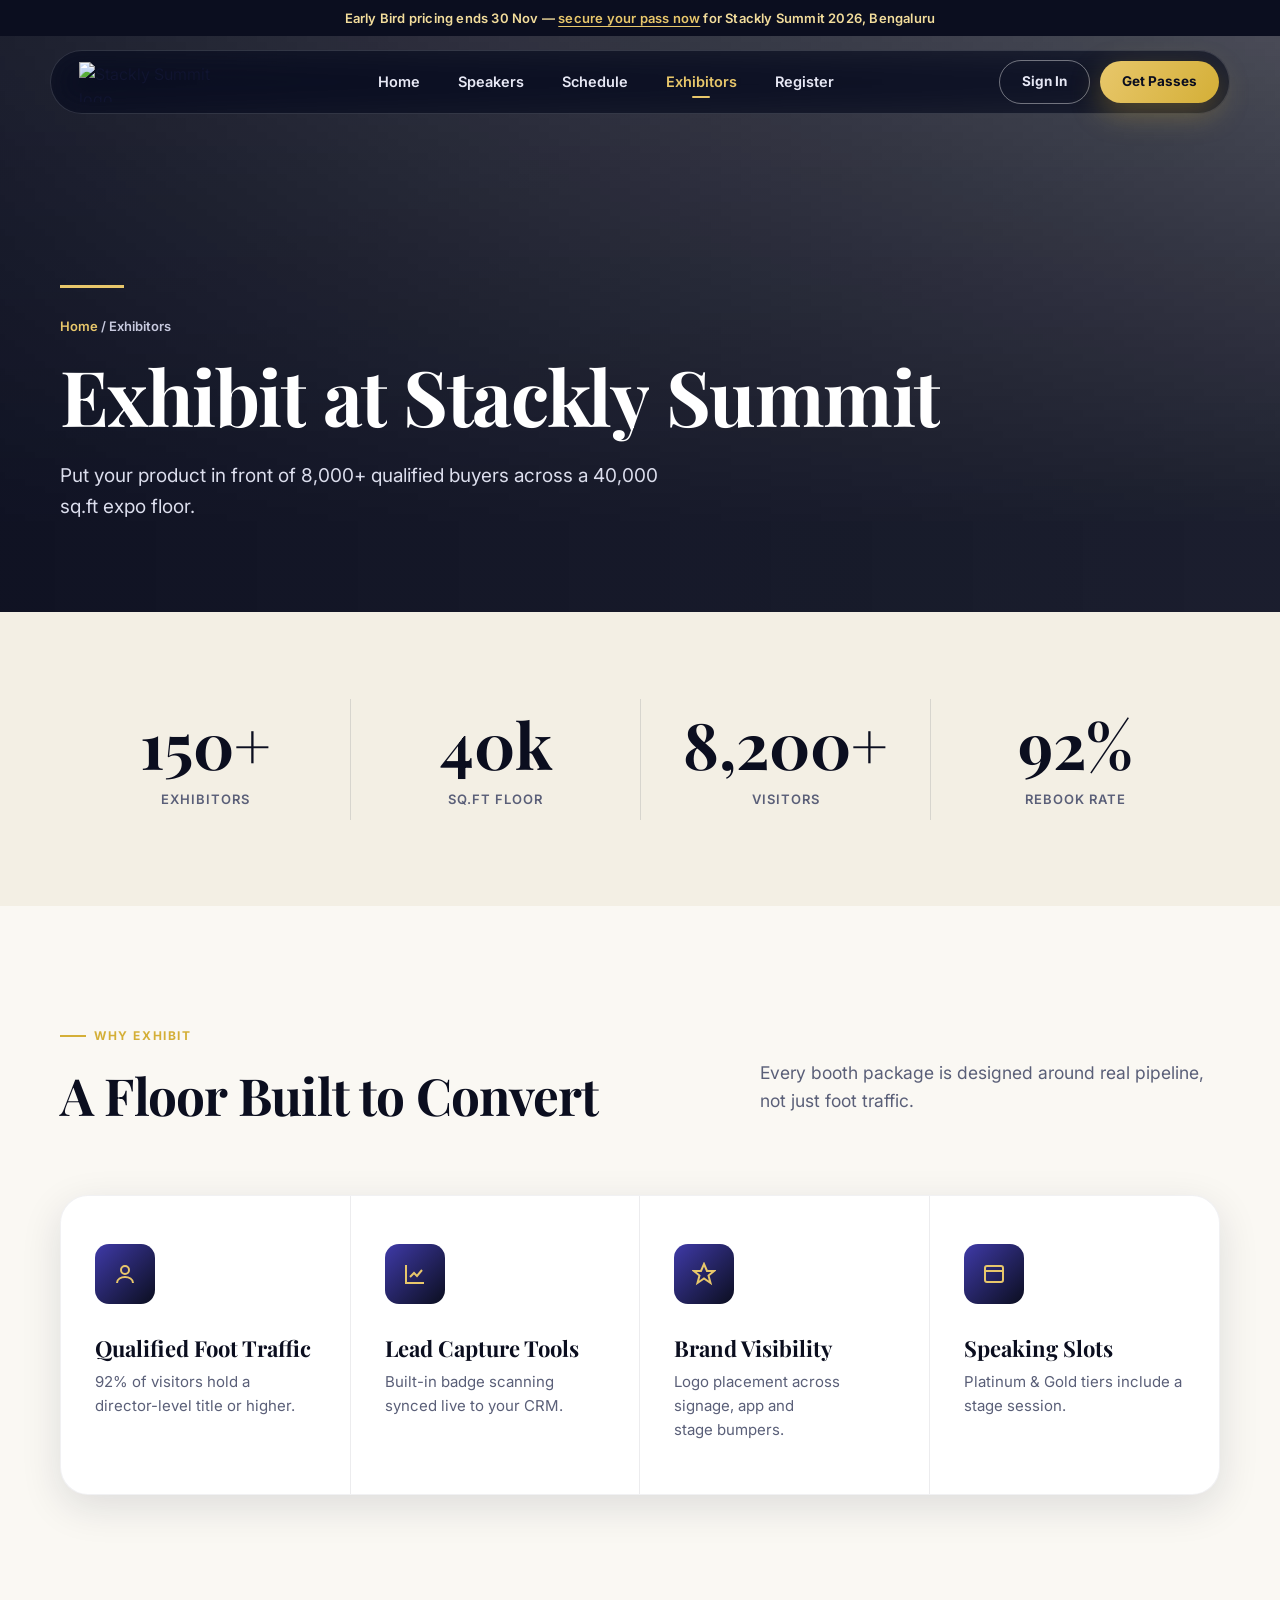
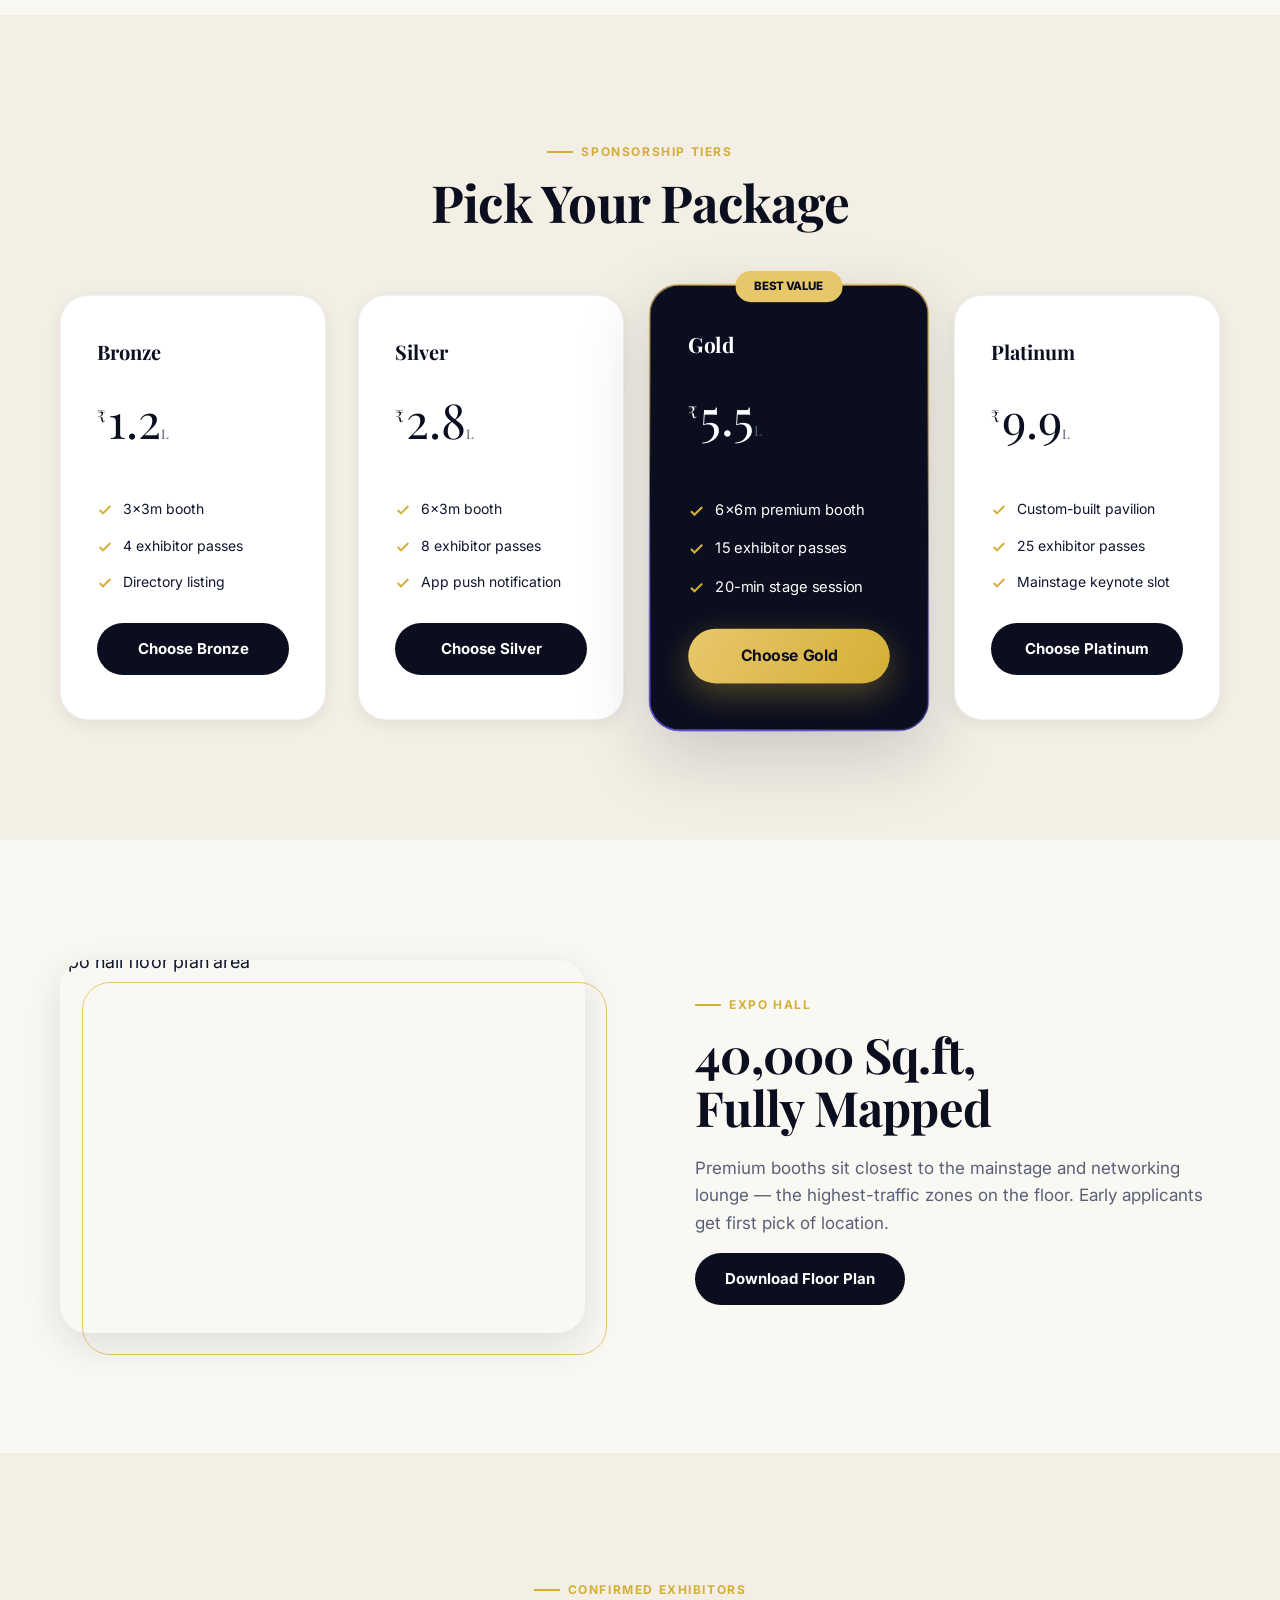
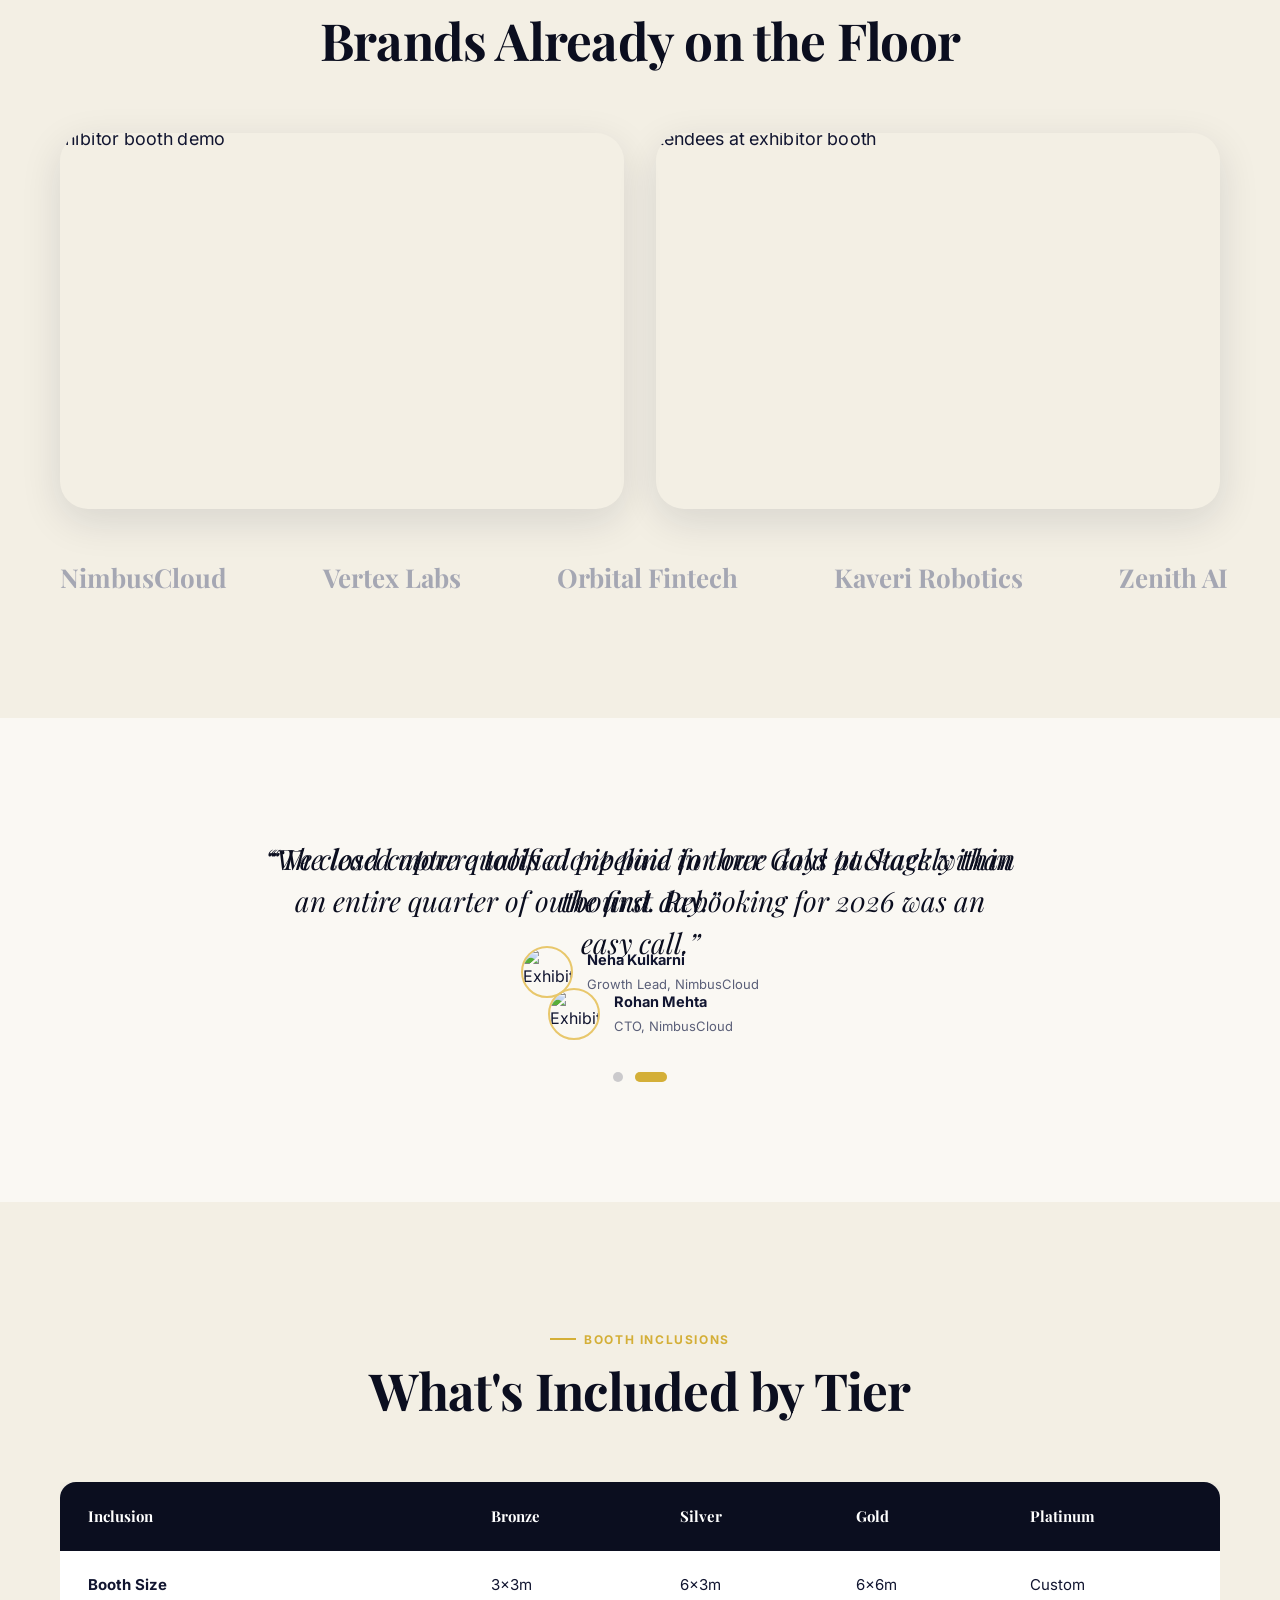
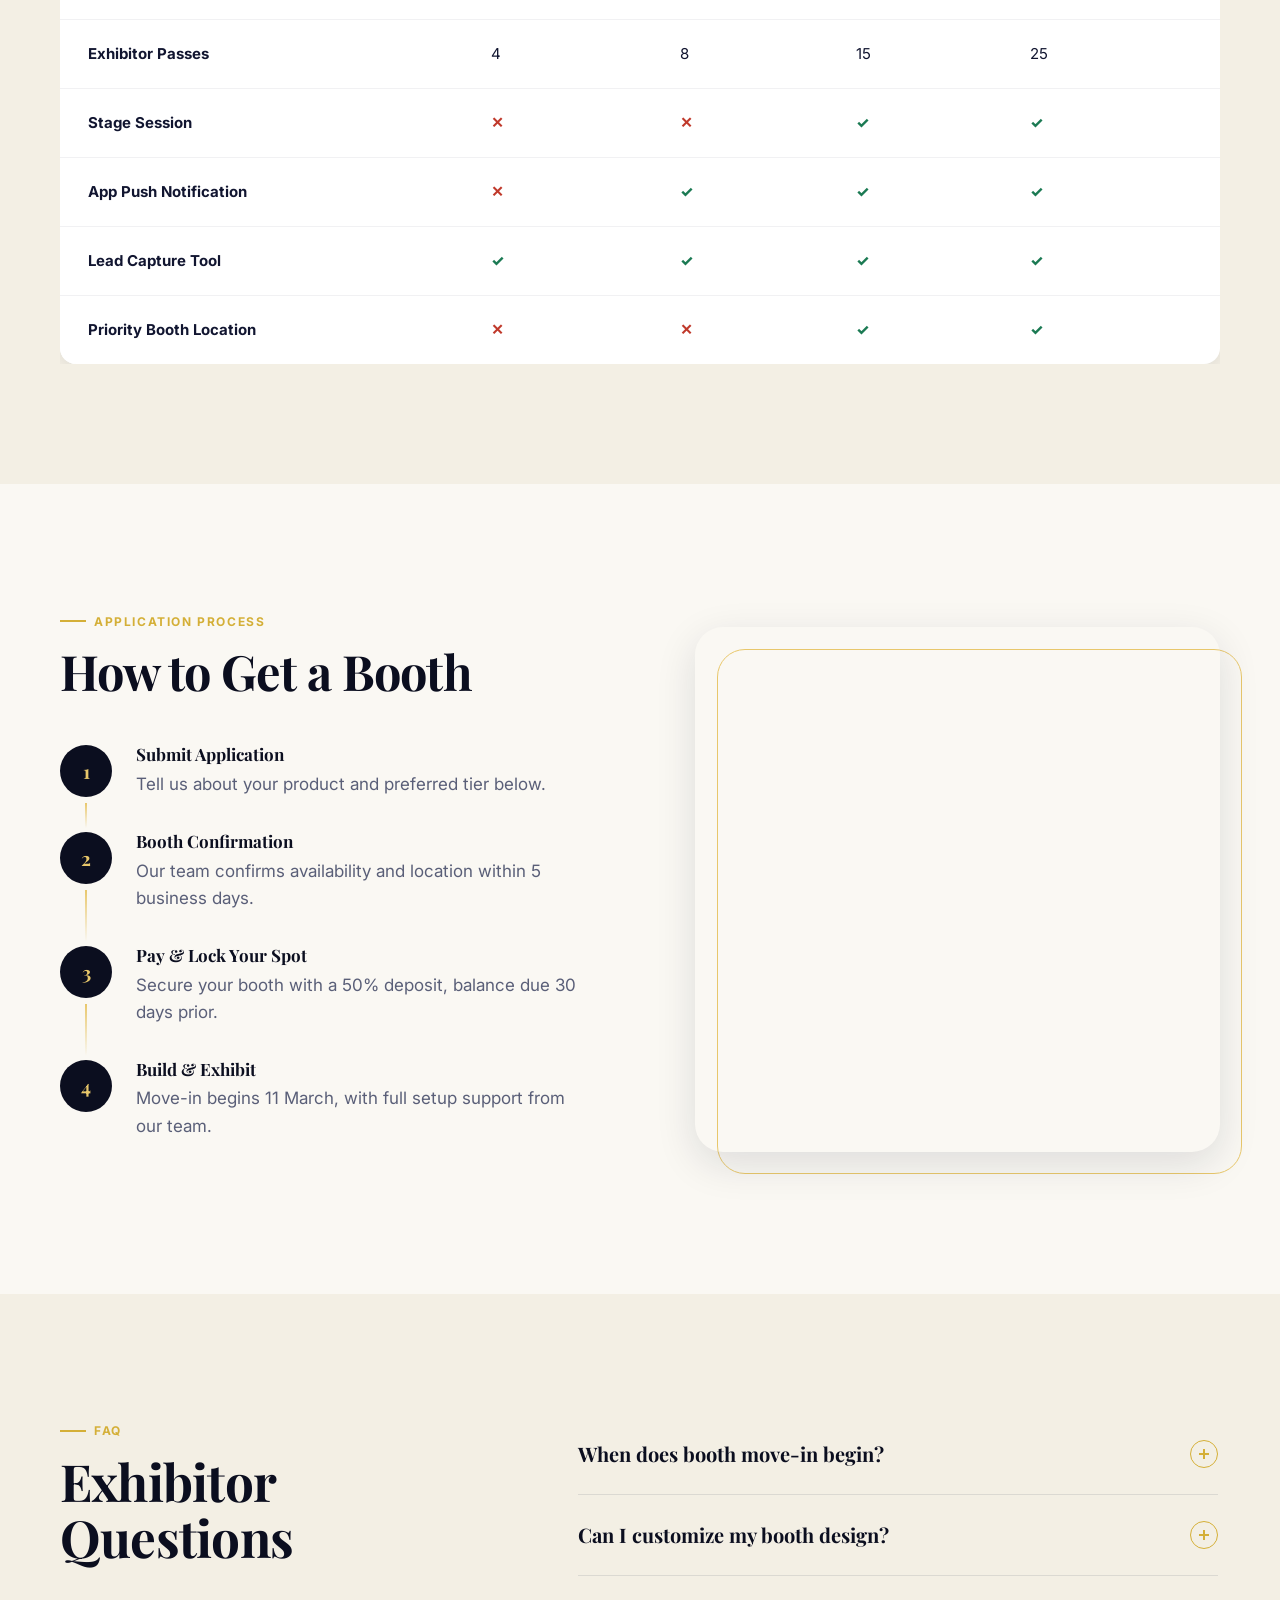
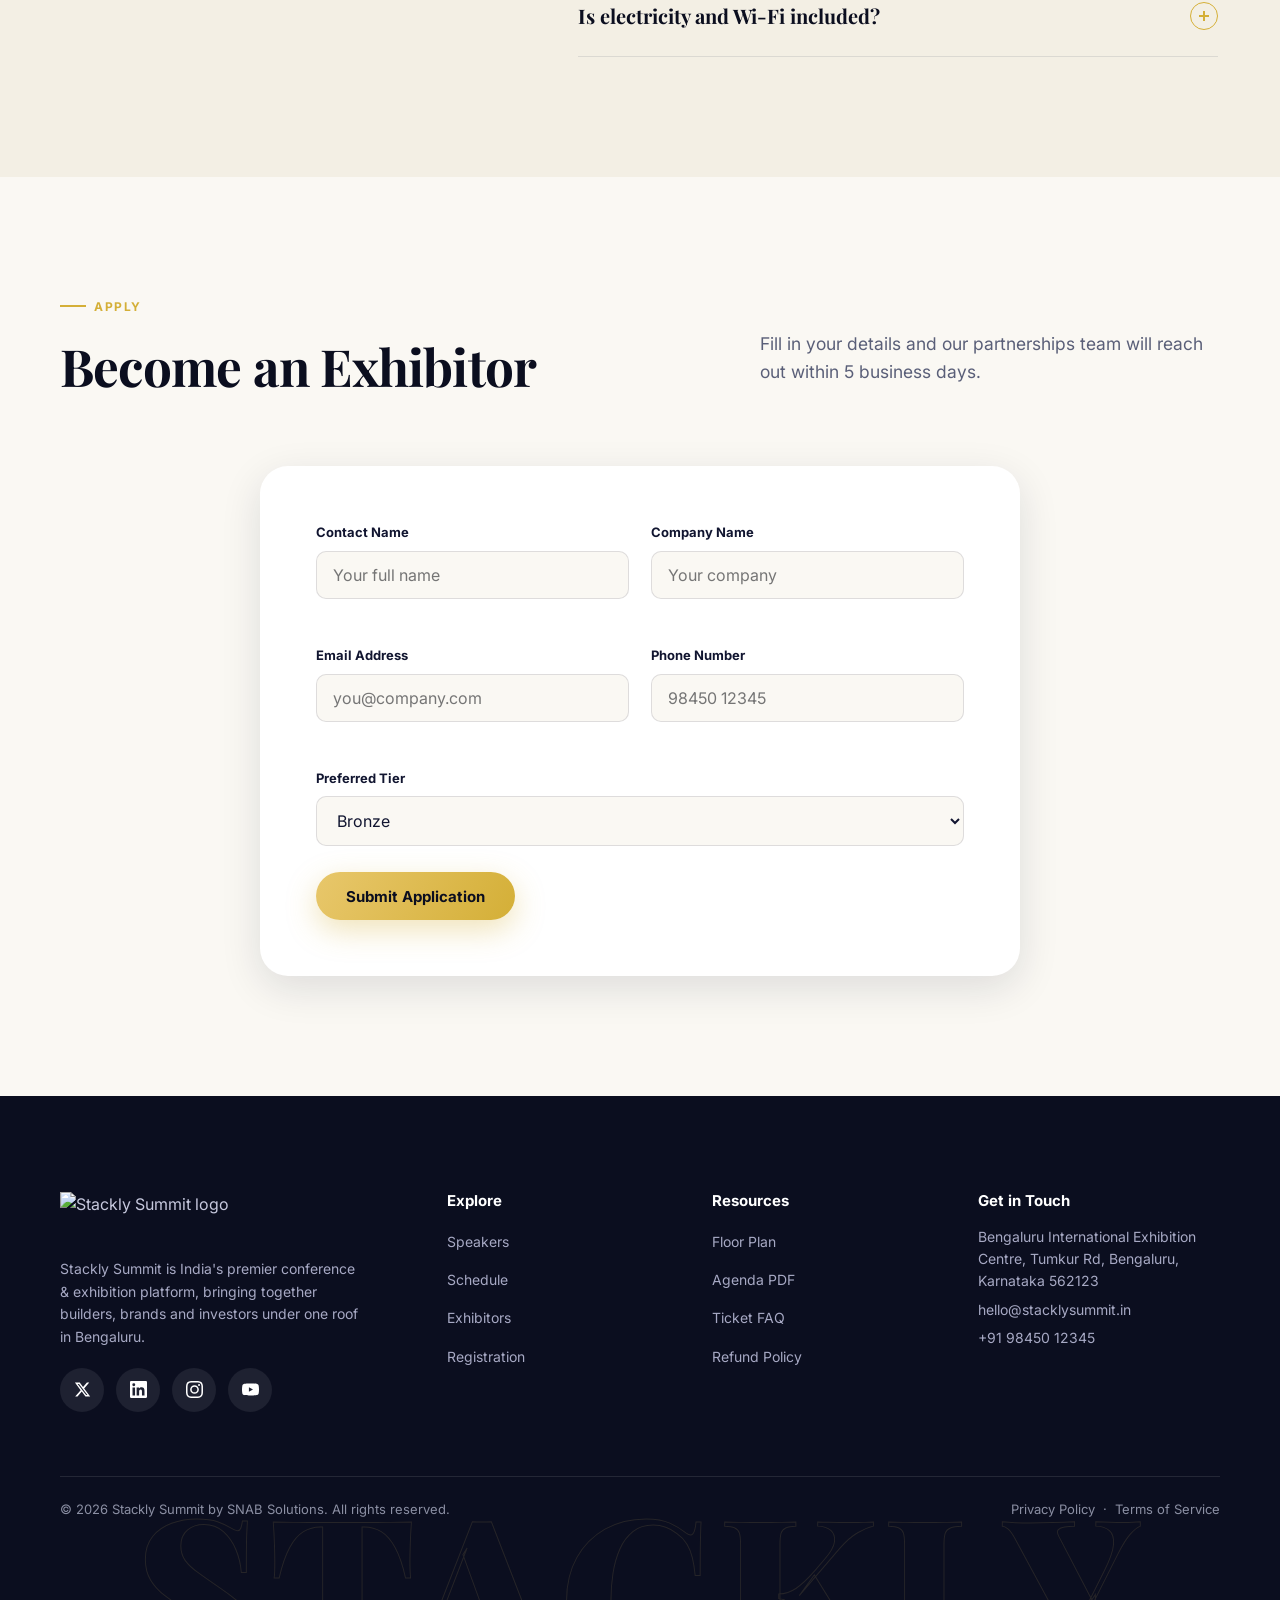
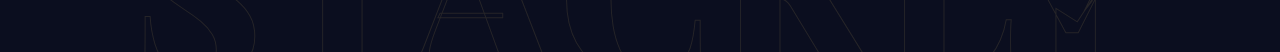
==== exhibitors.html @ 69541d1f "initial commit" ====
<!DOCTYPE html>
<html lang="en">
<head>
<meta charset="UTF-8">
<meta name="viewport" content="width=device-width, initial-scale=1.0">
<title>Exhibitors | Stackly Summit 2026</title>
<meta name="description" content="Exhibit at Stackly Summit 2026 — 150+ brands, 40,000 sq.ft expo floor, 8,000+ qualified visitors in Bengaluru.">
<link rel="icon" href="https://wsrv.nl/?url=https://snabsolutions.in/wp-content/uploads/2026/02/stackly-snab-solutions.png&w=280&output=webp&q=85&fit=cover&tint=D4AF37">
<link rel="preconnect" href="https://fonts.googleapis.com">
<link rel="preconnect" href="https://fonts.gstatic.com" crossorigin>
<link href="https://fonts.googleapis.com/css2?family=Playfair+Display:wght@600;700;800&family=Inter:wght@400;500;600;700;800&display=swap" rel="stylesheet">
<link rel="stylesheet" href="assets/style.css">
</head>
<body>
  <div class="announce">Early Bird pricing ends 30 Nov &mdash; <a href="register.html">secure your pass now</a> for Stackly Summit 2026, Bengaluru</div>
  <header class="site-header">
    <div class="nav-wrap">
      <a href="index.html" class="logo"><img src="https://wsrv.nl/?url=https://snabsolutions.in/wp-content/uploads/2026/02/stackly-snab-solutions.png&w=280&output=webp&q=85&fit=cover&tint=D4AF37" alt="Stackly Summit logo" width="140" height="42" loading="eager"></a>
      <nav class="main-nav">
          <a href="index.html" class="">Home</a>
          <a href="speakers.html" class="">Speakers</a>
          <a href="schedule.html" class="">Schedule</a>
          <a href="exhibitors.html" class="active">Exhibitors</a>
          <a href="register.html" class="">Register</a>
      </nav>
      <div class="nav-cta">
        <a href="login.html" class="btn btn-outline btn-sm" style="border-color:rgba(255,255,255,.4);color:#e7e8f5">Sign In</a>
        <a href="register.html" class="btn btn-gold btn-sm">Get Passes</a>
        <button class="hamburger" aria-label="Menu"><span></span><span></span><span></span></button>
      </div>
    </div>
  </header>
  <div class="mobile-nav">
        <a href="index.html" class="">Home</a>
        <a href="speakers.html" class="">Speakers</a>
        <a href="schedule.html" class="">Schedule</a>
        <a href="exhibitors.html" class="active">Exhibitors</a>
        <a href="register.html" class="">Register</a>
    <a href="login.html" class="btn btn-outline">Sign In</a>
    <a href="register.html" class="btn btn-gold mt-40">Get Passes</a>
  </div>

  <section class="page-hero">
    <div class="hero-bg"><img src="https://wsrv.nl/?url=https://images.unsplash.com/photo-1531058020387-3be344556be6?auto=format&w=1920&h=1000&q=80&fit=crop&output=webp&q=70" alt="Exhibition hall with booths" width="1920" height="1000"></div>
    <div class="container">
      <div class="breadcrumb"><a href="index.html">Home</a> / Exhibitors</div>
      <h1>Exhibit at Stackly Summit</h1>
      <p>Put your product in front of 8,000+ qualified buyers across a 40,000 sq.ft expo floor.</p>
    </div>
  </section>

  <section class="tight bg-ivory">
    <div class="container stats-strip">
      <div class="stat-item reveal"><strong data-count="150" data-suffix="+" style="color:var(--navy-950)">0</strong><span style="color:var(--grey-600)">Exhibitors</span></div>
      <div class="stat-item reveal reveal-delay-1"><strong data-count="40" data-suffix="k" style="color:var(--navy-950)">0</strong><span style="color:var(--grey-600)">Sq.ft Floor</span></div>
      <div class="stat-item reveal reveal-delay-2"><strong data-count="8200" data-suffix="+" style="color:var(--navy-950)">0</strong><span style="color:var(--grey-600)">Visitors</span></div>
      <div class="stat-item reveal reveal-delay-3"><strong data-count="92" data-suffix="%" style="color:var(--navy-950)">0</strong><span style="color:var(--grey-600)">Rebook Rate</span></div>
    </div>
  </section>

  <section id="why-exhibit">
    <div class="container">
      <div class="section-head reveal"><div class="eyebrow">Why Exhibit</div><h2>A Floor Built to Convert</h2><p>Every booth package is designed around real pipeline, not just foot traffic.</p></div>
      <div class="grid grid-4">
        <div class="feature-card reveal"><div class="ic"><svg viewBox="0 0 24 24" fill="none" stroke-width="2"><circle cx="12" cy="8" r="4"/><path d="M4 21c0-4 4-6 8-6s8 2 8 6"/></svg></div><h3>Qualified Foot Traffic</h3><p>92% of visitors hold a director-level title or higher.</p></div>
        <div class="feature-card reveal reveal-delay-1"><div class="ic"><svg viewBox="0 0 24 24" fill="none" stroke-width="2"><path d="M3 3v18h18"/><path d="M7 15l4-4 3 3 5-6"/></svg></div><h3>Lead Capture Tools</h3><p>Built-in badge scanning synced live to your CRM.</p></div>
        <div class="feature-card reveal reveal-delay-2"><div class="ic"><svg viewBox="0 0 24 24" fill="none" stroke-width="2"><path d="M12 2l3 7h7l-5.5 4.5L18.5 21 12 16.5 5.5 21l2-7.5L2 9h7z"/></svg></div><h3>Brand Visibility</h3><p>Logo placement across signage, app and stage bumpers.</p></div>
        <div class="feature-card reveal reveal-delay-3"><div class="ic"><svg viewBox="0 0 24 24" fill="none" stroke-width="2"><rect x="3" y="4" width="18" height="16" rx="2"/><path d="M3 9h18"/></svg></div><h3>Speaking Slots</h3><p>Platinum &amp; Gold tiers include a stage session.</p></div>
      </div>
    </div>
  </section>

  <section class="bg-ivory" id="tiers">
    <div class="container">
      <div class="section-head reveal"><div class="eyebrow">Sponsorship Tiers</div><h2>Pick Your Package</h2></div>
      <div class="grid grid-4">
        <div class="price-card reveal"><h3>Bronze</h3><div class="price"><sup>&#8377;</sup>1.2<small>L</small></div><ul>
          <li><svg viewBox="0 0 24 24" fill="none" stroke-width="3"><path d="M20 6L9 17l-5-5"/></svg>3x3m booth</li>
          <li><svg viewBox="0 0 24 24" fill="none" stroke-width="3"><path d="M20 6L9 17l-5-5"/></svg>4 exhibitor passes</li>
          <li><svg viewBox="0 0 24 24" fill="none" stroke-width="3"><path d="M20 6L9 17l-5-5"/></svg>Directory listing</li>
        </ul><a href="#apply" class="btn btn-navy">Choose Bronze</a></div>
        <div class="price-card reveal reveal-delay-1"><h3>Silver</h3><div class="price"><sup>&#8377;</sup>2.8<small>L</small></div><ul>
          <li><svg viewBox="0 0 24 24" fill="none" stroke-width="3"><path d="M20 6L9 17l-5-5"/></svg>6x3m booth</li>
          <li><svg viewBox="0 0 24 24" fill="none" stroke-width="3"><path d="M20 6L9 17l-5-5"/></svg>8 exhibitor passes</li>
          <li><svg viewBox="0 0 24 24" fill="none" stroke-width="3"><path d="M20 6L9 17l-5-5"/></svg>App push notification</li>
        </ul><a href="#apply" class="btn btn-navy">Choose Silver</a></div>
        <div class="price-card featured reveal reveal-delay-2"><span class="badge">Best Value</span><h3>Gold</h3><div class="price"><sup>&#8377;</sup>5.5<small>L</small></div><ul>
          <li><svg viewBox="0 0 24 24" fill="none" stroke-width="3"><path d="M20 6L9 17l-5-5"/></svg>6x6m premium booth</li>
          <li><svg viewBox="0 0 24 24" fill="none" stroke-width="3"><path d="M20 6L9 17l-5-5"/></svg>15 exhibitor passes</li>
          <li><svg viewBox="0 0 24 24" fill="none" stroke-width="3"><path d="M20 6L9 17l-5-5"/></svg>20-min stage session</li>
        </ul><a href="#apply" class="btn btn-gold">Choose Gold</a></div>
        <div class="price-card reveal reveal-delay-3"><h3>Platinum</h3><div class="price"><sup>&#8377;</sup>9.9<small>L</small></div><ul>
          <li><svg viewBox="0 0 24 24" fill="none" stroke-width="3"><path d="M20 6L9 17l-5-5"/></svg>Custom-built pavilion</li>
          <li><svg viewBox="0 0 24 24" fill="none" stroke-width="3"><path d="M20 6L9 17l-5-5"/></svg>25 exhibitor passes</li>
          <li><svg viewBox="0 0 24 24" fill="none" stroke-width="3"><path d="M20 6L9 17l-5-5"/></svg>Mainstage keynote slot</li>
        </ul><a href="#apply" class="btn btn-navy">Choose Platinum</a></div>
      </div>
    </div>
  </section>

  <section id="floorplan">
    <div class="container two-col">
      <div class="reveal"><div class="img-frame"><img src="https://wsrv.nl/?url=https://images.unsplash.com/photo-1560439514-4e9645039924?auto=format&w=900&h=640&q=80&fit=crop&output=webp&q=68" alt="Expo hall floor plan area" width="900" height="640"></div></div>
      <div class="reveal reveal-delay-1">
        <div class="eyebrow">Expo Hall</div>
        <h2>40,000 Sq.ft, Fully Mapped</h2>
        <p style="color:var(--grey-600);margin:16px 0">Premium booths sit closest to the mainstage and networking lounge &mdash; the highest-traffic zones on the floor. Early applicants get first pick of location.</p>
        <a href="#" class="btn btn-navy">Download Floor Plan</a>
      </div>
    </div>
  </section>

  <section class="bg-ivory" id="featured-exhibitors">
    <div class="container">
      <div class="section-head reveal"><div class="eyebrow">Confirmed Exhibitors</div><h2>Brands Already on the Floor</h2></div>
      <div class="grid grid-2">
        <div class="img-frame reveal"><img src="https://wsrv.nl/?url=https://images.unsplash.com/photo-1591115765373-5207764f72e7?auto=format&w=900&h=600&q=80&fit=crop&output=webp&q=68" alt="Exhibitor booth demo" width="900" height="600"></div>
        <div class="img-frame reveal reveal-delay-1"><img src="https://wsrv.nl/?url=https://images.unsplash.com/photo-1531058020387-3be344556be6?auto=format&w=900&h=600&q=80&fit=crop&output=webp&q=68" alt="Attendees at exhibitor booth" width="900" height="600"></div>
      </div>
      <div class="marquee mt-40" style="animation-duration:22px">
        <span>NimbusCloud</span><span>Vertex Labs</span><span>Orbital Fintech</span><span>Kaveri Robotics</span><span>Zenith AI</span><span>Silverline Health</span>
        <span>NimbusCloud</span><span>Vertex Labs</span><span>Orbital Fintech</span><span>Kaveri Robotics</span><span>Zenith AI</span><span>Silverline Health</span>
      </div>
    </div>
  </section>

  <section id="exhibitor-testimonial">
    <div class="container">
      <div class="testi-slider reveal">
        <div class="testi-slide active"><p>&ldquo;We closed more qualified pipeline in three days at Stackly than an entire quarter of outbound. Rebooking for 2026 was an easy call.&rdquo;</p><div class="testi-author"><img src="https://wsrv.nl/?url=https://images.unsplash.com/photo-1573497019940-1c28c88b4f3e?auto=format&w=120&h=120&q=80&fit=crop&output=webp&q=72" alt="Exhibitor portrait"><div><strong>Rohan Mehta</strong><span>CTO, NimbusCloud</span></div></div></div>
        <div class="testi-slide"><p>&ldquo;The lead capture tools alone paid for our Gold package within the first day.&rdquo;</p><div class="testi-author"><img src="https://wsrv.nl/?url=https://images.unsplash.com/photo-1502685104226-ee32379fefbe?auto=format&w=120&h=120&q=80&fit=crop&output=webp&q=72" alt="Exhibitor portrait"><div><strong>Neha Kulkarni</strong><span>Growth Lead, NimbusCloud</span></div></div></div>
        <div class="testi-dots"><button class="active"></button><button></button></div>
      </div>
    </div>
  </section>

  <section class="bg-ivory" id="inclusions">
    <div class="container">
      <div class="section-head reveal"><div class="eyebrow">Booth Inclusions</div><h2>What's Included by Tier</h2></div>
      <div style="overflow-x:auto">
      <table class="compare-table reveal">
        <thead><tr><th>Inclusion</th><th>Bronze</th><th>Silver</th><th>Gold</th><th>Platinum</th></tr></thead>
        <tbody>
          <tr><td>Booth Size</td><td>3x3m</td><td>6x3m</td><td>6x6m</td><td>Custom</td></tr>
          <tr><td>Exhibitor Passes</td><td>4</td><td>8</td><td>15</td><td>25</td></tr>
          <tr><td>Stage Session</td><td class="no">&#10005;</td><td class="no">&#10005;</td><td class="yes">&#10003;</td><td class="yes">&#10003;</td></tr>
          <tr><td>App Push Notification</td><td class="no">&#10005;</td><td class="yes">&#10003;</td><td class="yes">&#10003;</td><td class="yes">&#10003;</td></tr>
          <tr><td>Lead Capture Tool</td><td class="yes">&#10003;</td><td class="yes">&#10003;</td><td class="yes">&#10003;</td><td class="yes">&#10003;</td></tr>
          <tr><td>Priority Booth Location</td><td class="no">&#10005;</td><td class="no">&#10005;</td><td class="yes">&#10003;</td><td class="yes">&#10003;</td></tr>
        </tbody>
      </table>
      </div>
    </div>
  </section>

  <section id="apply-process">
    <div class="container two-col">
      <div class="reveal">
        <div class="eyebrow">Application Process</div>
        <h2>How to Get a Booth</h2>
        <div class="steps mt-40">
          <div class="step-item"><div><h4>Submit Application</h4><p>Tell us about your product and preferred tier below.</p></div></div>
          <div class="step-item"><div><h4>Booth Confirmation</h4><p>Our team confirms availability and location within 5 business days.</p></div></div>
          <div class="step-item"><div><h4>Pay &amp; Lock Your Spot</h4><p>Secure your booth with a 50% deposit, balance due 30 days prior.</p></div></div>
          <div class="step-item"><div><h4>Build &amp; Exhibit</h4><p>Move-in begins 11 March, with full setup support from our team.</p></div></div>
        </div>
      </div>
      <div class="reveal reveal-delay-1"><div class="img-frame"><img src="https://wsrv.nl/?url=https://images.unsplash.com/photo-1517457373958-b7bdd4587205?auto=format&w=900&h=900&q=80&fit=crop&output=webp&q=68" alt="Team setting up exhibition booth" width="900" height="900"></div></div>
    </div>
  </section>

  <section class="bg-ivory" id="exhibitor-faq">
    <div class="container">
      <div class="section-head reveal"><div class="eyebrow">FAQ</div><h2>Exhibitor Questions</h2></div>
      <div class="accordion reveal" style="max-width:760px;margin:0 auto">
        <div class="accordion-item"><button>When does booth move-in begin? <span class="plus"></span></button><div class="accordion-panel"><p>Move-in opens 11 March, the day before the summit, from 8am to 8pm at the expo hall loading dock.</p></div></div>
        <div class="accordion-item"><button>Can I customize my booth design? <span class="plus"></span></button><div class="accordion-panel"><p>Silver tier and above can fully customize; Bronze booths use standard shell-scheme fixtures provided by the venue.</p></div></div>
        <div class="accordion-item"><button>Is electricity and Wi-Fi included? <span class="plus"></span></button><div class="accordion-panel"><p>Yes, standard power and high-speed Wi-Fi are included at every tier at no extra cost.</p></div></div>
      </div>
    </div>
  </section>

  <section id="apply">
    <div class="container">
      <div class="section-head reveal"><div class="eyebrow">Apply</div><h2>Become an Exhibitor</h2><p>Fill in your details and our partnerships team will reach out within 5 business days.</p></div>
      <div class="form-card reveal" style="max-width:760px;margin:0 auto;position:relative">
        <form data-validate>
          <div class="form-row">
            <div class="form-group"><label>Contact Name</label><input type="text" placeholder="Your full name" data-rule="name" data-err="Letters only, max 16 characters"><span class="err"></span></div>
            <div class="form-group"><label>Company Name</label><input type="text" placeholder="Your company" data-rule="required" data-err="This field is required"><span class="err"></span></div>
          </div>
          <div class="form-row">
            <div class="form-group"><label>Email Address</label><input type="email" placeholder="you@company.com" data-rule="email" data-err="Enter a valid email"><span class="err"></span></div>
            <div class="form-group"><label>Phone Number</label><input type="tel" placeholder="98450 12345" data-rule="phone" data-err="Enter a valid 10-digit number"><span class="err"></span></div>
          </div>
          <div class="form-group full" style="margin-bottom:26px"><label>Preferred Tier</label><select><option>Bronze</option><option>Silver</option><option>Gold</option><option>Platinum</option></select></div>
          <button type="submit" class="btn btn-gold">Submit Application</button>
        </form>
        <div class="form-success"><div class="tick">&#10003;</div><h3>Application received!</h3><p style="color:var(--grey-600);margin-top:8px">Our partnerships team will reach out within 5 business days.</p></div>
      </div>
    </div>
  </section>

  <footer class="site-footer">
    <div class="container">
      <div class="footer-grid">
        <div>
          <img src="https://wsrv.nl/?url=https://snabsolutions.in/wp-content/uploads/2026/02/stackly-snab-solutions.png&w=280&output=webp&q=85&fit=cover&tint=D4AF37" alt="Stackly Summit logo" width="150" height="40">
          <p>Stackly Summit is India's premier conference &amp; exhibition platform, bringing together builders, brands and investors under one roof in Bengaluru.</p>
          <div class="footer-social">
            <a href="404.html" aria-label="X (Twitter)"><svg viewBox="0 0 24 24" fill="currentColor"><path d="M18.244 2.25h3.308l-7.227 8.26 8.502 11.24h-6.657l-5.214-6.817L4.99 21.75H1.68l7.73-8.835L1.254 2.25H8.08l4.713 6.231zm-1.161 17.52h1.833L7.084 4.126H5.117z"/></svg></a>
            <a href="404.html" aria-label="LinkedIn"><svg viewBox="0 0 24 24" fill="currentColor"><path d="M20.45 20.45h-3.56v-5.57c0-1.33-.03-3.04-1.85-3.04-1.86 0-2.14 1.45-2.14 2.94v5.67H9.35V9h3.41v1.56h.05c.48-.9 1.64-1.85 3.37-1.85 3.6 0 4.27 2.37 4.27 5.46zM5.34 7.43a2.06 2.06 0 110-4.13 2.06 2.06 0 010 4.13zM7.12 20.45H3.55V9h3.57zM22.22 0H1.77C.79 0 0 .77 0 1.73v20.54C0 23.23.79 24 1.77 24h20.45c.98 0 1.78-.77 1.78-1.73V1.73C24 .77 23.2 0 22.22 0z"/></svg></a>
            <a href="404.html" aria-label="Instagram"><svg viewBox="0 0 24 24" fill="currentColor"><path d="M12 2.16c3.2 0 3.58.01 4.85.07 3.25.15 4.77 1.69 4.92 4.92.06 1.27.07 1.64.07 4.85 0 3.2-.01 3.58-.07 4.85-.15 3.23-1.66 4.77-4.92 4.92-1.27.06-1.64.07-4.85.07-3.2 0-3.58-.01-4.85-.07-3.26-.15-4.77-1.7-4.92-4.92-.06-1.27-.07-1.64-.07-4.85 0-3.2.01-3.58.07-4.85.15-3.23 1.66-4.77 4.92-4.92 1.27-.06 1.64-.07 4.85-.07zM12 0C8.74 0 8.33.01 7.05.07 2.7.27.27 2.69.07 7.05.01 8.33 0 8.74 0 12s.01 3.67.07 4.95c.2 4.36 2.62 6.78 6.98 6.98 1.28.06 1.69.07 4.95.07s3.67-.01 4.95-.07c4.35-.2 6.78-2.62 6.98-6.98.06-1.28.07-1.69.07-4.95s-.01-3.67-.07-4.95C23.72 2.7 21.3.27 16.95.07 15.67.01 15.26 0 12 0zm0 5.84a6.16 6.16 0 100 12.32 6.16 6.16 0 000-12.32zM12 16a4 4 0 110-8 4 4 0 010 8zm6.41-11.85a1.44 1.44 0 100 2.88 1.44 1.44 0 000-2.88z"/></svg></a>
            <a href="404.html" aria-label="YouTube"><svg viewBox="0 0 24 24" fill="currentColor"><path d="M23.5 6.19a3 3 0 00-2.11-2.12C19.5 3.5 12 3.5 12 3.5s-7.51 0-9.39.57A3 3 0 00.5 6.19 31.3 31.3 0 000 12a31.3 31.3 0 00.5 5.81 3 3 0 002.11 2.12C4.49 20.5 12 20.5 12 20.5s7.5 0 9.39-.57a3 3 0 002.11-2.12A31.3 31.3 0 0024 12a31.3 31.3 0 00-.5-5.81zM9.75 15.02V8.98L15.5 12z"/></svg></a>
          </div>
        </div>
        <div>
          <h4>Explore</h4>
          <ul>
            <li><a href="speakers.html">Speakers</a></li>
            <li><a href="schedule.html">Schedule</a></li>
            <li><a href="exhibitors.html">Exhibitors</a></li>
            <li><a href="register.html">Registration</a></li>
          </ul>
        </div>
        <div>
          <h4>Resources</h4>
          <ul>
            <li><a href="exhibitors.html#floorplan">Floor Plan</a></li>
            <li><a href="schedule.html#agenda">Agenda PDF</a></li>
            <li><a href="register.html#faq">Ticket FAQ</a></li>
            <li><a href="register.html#policy">Refund Policy</a></li>
          </ul>
        </div>
        <div>
          <h4>Get in Touch</h4>
          <ul>
            <li>Bengaluru International Exhibition Centre, Tumkur Rd, Bengaluru, Karnataka 562123</li>
            <li>hello@stacklysummit.in</li>
            <li>+91 98450 12345</li>
          </ul>
        </div>
      </div>
      <div class="footer-bottom">
        <span>&copy; 2026 Stackly Summit by SNAB Solutions. All rights reserved.</span>
        <span><a href="404.html">Privacy Policy</a> &nbsp;&middot;&nbsp; <a href="404.html">Terms of Service</a></span>
      </div>
    </div>
  </footer>
  <button class="back-top" aria-label="Back to top">&uarr;</button>
  <script src="assets/script.js"></script>
</body>
</html>
---- assets/style.css ----
/* =====================================================================
   Stackly Summit — style.css
   Mobile-first.  Breakpoints:  700px (tablet)  |  1100px (desktop)
   ===================================================================== */

/* ---------- Design tokens ---------- */
:root{
  --navy-950:#0b0e1f;
  --navy-900:#111530;
  --navy-800:#1a1f45;
  --indigo-700:#2f2d84;
  --indigo-600:#3f3aa8;
  --indigo-500:#5b52d6;
  --gold-500:#d4af37;
  --gold-400:#e8c76b;
  --gold-300:#f3dd9c;
  --ivory-50:#faf8f3;
  --ivory-100:#f3efe4;
  --grey-600:#5a5f78;
  --grey-400:#8b8fa3;
  --white:#ffffff;
  --radius-sm:8px;
  --radius-md:16px;
  --radius-lg:28px;
  --shadow-sm:0 4px 16px rgba(17,21,48,.08);
  --shadow-md:0 12px 40px rgba(17,21,48,.12);
  --shadow-lg:0 24px 70px rgba(17,21,48,.18);
  --ff-head:'Playfair Display', Georgia, serif;
  --ff-body:'Inter', -apple-system, BlinkMacSystemFont, 'Segoe UI', sans-serif;
  --container:1240px;
  --gutter:20px;
  --sec-y:64px;
  --ease:cubic-bezier(.16,1,.3,1);
  --ease-back:cubic-bezier(.34,1.56,.64,1);
  --tr:all .35s cubic-bezier(.4,0,.2,1);
  --announce-h:0px;   /* set by script.js */
  --hdr-top:0px;      /* set by script.js */
}
@property --ang{syntax:'<angle>';initial-value:0deg;inherits:false}

/* ---------- Base ---------- */
*,*::before,*::after{box-sizing:border-box;margin:0;padding:0}
html{scroll-behavior:smooth;-webkit-text-size-adjust:100%;text-size-adjust:100%;scroll-padding-top:88px}
body{
  font-family:var(--ff-body);color:var(--navy-900);background:var(--ivory-50);
  line-height:1.6;font-size:16px;
  overflow-x:hidden;overflow-x:clip;
  -webkit-font-smoothing:antialiased;
  animation:pageFadeIn .6s ease both;
  transition:opacity .28s ease;
}
body.leaving{opacity:0}
@keyframes pageFadeIn{from{opacity:0}to{opacity:1}}
img{max-width:100%;display:block}
a{text-decoration:none;color:inherit;-webkit-tap-highlight-color:transparent}
ul{list-style:none}
button{font-family:inherit;cursor:pointer;border:none;background:none;color:inherit;-webkit-tap-highlight-color:transparent}
:focus-visible{outline:2px solid var(--gold-500);outline-offset:3px;border-radius:4px}
.container{max-width:var(--container);margin:0 auto;padding-left:max(var(--gutter),env(safe-area-inset-left));padding-right:max(var(--gutter),env(safe-area-inset-right))}
h1,h2,h3,h4{font-family:var(--ff-head);font-weight:700;line-height:1.15;color:var(--navy-950);text-wrap:balance}
p{text-wrap:pretty}

.eyebrow{
  display:inline-flex;align-items:center;flex-wrap:wrap;gap:8px;
  font-size:12px;font-weight:700;letter-spacing:1.6px;text-transform:uppercase;
  color:var(--gold-500);margin-bottom:14px;
}
.eyebrow::before{content:'';width:26px;height:2px;background:var(--gold-500);display:inline-block;transform-origin:left;flex-shrink:0}

.section-head{max-width:680px;margin:0 auto 40px;text-align:center}
.section-head h2{font-size:clamp(28px,7vw,42px);margin-bottom:14px}
.section-head p{color:var(--grey-600);font-size:16px}
section{padding:var(--sec-y) 0;position:relative;overflow-x:clip}
section.tight{padding:calc(var(--sec-y) * .72) 0}
.bg-navy{background:var(--navy-950);color:var(--ivory-50)}
.bg-navy h2,.bg-navy h3,.bg-navy h4{color:var(--white)}
.bg-navy p{color:#c7c9de}
.bg-ivory{background:var(--ivory-100)}
.bg-grad{background:linear-gradient(135deg,var(--indigo-700),var(--navy-950) 70%)}

/* ---------- Scroll progress ---------- */
.scroll-progress{position:fixed;top:0;left:0;width:100%;height:3px;z-index:1200;pointer-events:none}
.scroll-progress-bar{height:100%;width:100%;transform:scaleX(0);transform-origin:left;background:linear-gradient(90deg,var(--gold-400),var(--indigo-500));box-shadow:0 0 8px rgba(212,175,55,.5);will-change:transform}

/* ---------- Buttons ---------- */
.btn{
  display:inline-flex;align-items:center;justify-content:center;gap:10px;
  min-height:48px;padding:14px 30px;border-radius:100px;font-weight:700;font-size:15px;
  position:relative;overflow:hidden;white-space:nowrap;
  translate:var(--tx,0px) var(--ty,0px);
  transition:translate .3s var(--ease),background .3s,border-color .3s,box-shadow .35s,color .3s;
}
.btn:hover{translate:var(--tx,0px) calc(var(--ty,0px) - 3px)}
.btn:active{scale:.97}
.btn .ripple{position:absolute;border-radius:50%;background:rgba(255,255,255,.5);transform:scale(0);animation:rippleAnim .6s ease-out;pointer-events:none}
@keyframes rippleAnim{to{transform:scale(3.2);opacity:0}}
.btn-gold{background:linear-gradient(120deg,var(--gold-400),var(--gold-500));color:var(--navy-950);box-shadow:0 10px 30px rgba(212,175,55,.35)}
.btn-gold::before{content:'';position:absolute;top:0;left:-60%;width:45%;height:100%;background:linear-gradient(120deg,transparent,rgba(255,255,255,.55),transparent);transform:skewX(-20deg);transition:left .65s ease;pointer-events:none}
.btn-gold:hover::before{left:130%}
.btn-gold:hover{box-shadow:0 16px 40px rgba(212,175,55,.45)}
.btn-outline{border:1.5px solid rgba(255,255,255,.5);color:inherit}
.btn-outline:hover{background:rgba(255,255,255,.1);border-color:var(--gold-400)}
.btn-navy{background:var(--navy-950);color:var(--white)}
.btn-navy:hover{background:var(--indigo-700)}
.btn-sm{min-height:42px;padding:10px 22px;font-size:13.5px}

/* ---------- Announcement bar ---------- */
.announce{background:var(--navy-950);color:var(--gold-300);font-size:12.5px;font-weight:600;letter-spacing:.2px;text-align:center;padding:9px var(--gutter);line-height:1.4}
.announce a{color:var(--gold-400);text-decoration:underline;text-underline-offset:3px}

/* ---------- Header ---------- */
header.site-header{
  position:fixed;top:var(--hdr-top);left:0;right:0;z-index:999;
  background:rgba(11,14,31,.7);-webkit-backdrop-filter:blur(14px);backdrop-filter:blur(14px);
  border-bottom:1px solid rgba(255,255,255,.08);
  transition:background .35s,box-shadow .35s,transform .5s var(--ease);
}
header.site-header.scrolled{background:rgba(11,14,31,.94);box-shadow:0 8px 30px rgba(0,0,0,.25)}
header.site-header.hide{transform:translateY(-120%)}
.nav-wrap{display:flex;align-items:center;justify-content:space-between;gap:16px;padding:10px max(var(--gutter),env(safe-area-inset-right)) 10px max(var(--gutter),env(safe-area-inset-left));max-width:var(--container);margin:0 auto}
.logo{display:block;flex-shrink:0}
.logo img{height:55px;width:auto;transition:transform .35s var(--ease)}
.logo:hover img{transform:scale(1.06) rotate(-1deg)}
nav.main-nav{display:none}
.nav-cta{display:flex;align-items:center;gap:10px}
.nav-cta .btn-outline{display:none}
.hamburger{display:flex;flex-direction:column;justify-content:center;align-items:center;gap:5px;width:44px;height:44px;margin-right:-8px;z-index:1001}
.hamburger span{width:24px;height:2px;background:var(--white);border-radius:2px;transition:transform .4s var(--ease),opacity .25s}
.hamburger.open span:nth-child(1){transform:translateY(7px) rotate(45deg)}
.hamburger.open span:nth-child(2){opacity:0;transform:scaleX(0)}
.hamburger.open span:nth-child(3){transform:translateY(-7px) rotate(-45deg)}

/* Mobile menu overlay (sits BELOW the header so the close button stays clickable) */
.mobile-nav{
  position:fixed;inset:0;z-index:998;background:var(--navy-950);
  display:flex;flex-direction:column;align-items:center;justify-content:center;gap:22px;
  padding:calc(var(--announce-h) + 80px) 24px calc(40px + env(safe-area-inset-bottom));
  overflow-y:auto;overscroll-behavior:contain;color:var(--white);
  clip-path:circle(0% at calc(100% - 34px) 38px);
  transition:clip-path .65s cubic-bezier(.7,0,.2,1);
  pointer-events:none;visibility:hidden;
}
.mobile-nav.open{clip-path:circle(150% at calc(100% - 34px) 38px);pointer-events:auto;visibility:visible}
.mobile-nav::before{content:'';position:absolute;width:420px;height:420px;border-radius:50%;background:var(--gold-400);opacity:.08;filter:blur(30px);right:-160px;bottom:-140px;pointer-events:none}
.mobile-nav > *{opacity:0;transform:translateY(26px);transition:opacity .4s ease,transform .6s var(--ease)}
.mobile-nav.open > *{opacity:1;transform:none;transition-delay:calc(.18s + var(--i,0) * .06s)}
.mobile-nav a:not(.btn){font-family:var(--ff-head);font-size:clamp(26px,7.5vw,34px);color:var(--white);padding:6px 12px}
.mobile-nav a.active:not(.btn){color:var(--gold-400)}
.mobile-nav .btn{width:min(320px,100%);font-size:15px}
.mobile-nav .btn.mt-40{margin-top:6px}

/* ---------- Hero ---------- */
.hero,.page-hero{color:var(--white)}
.hero{position:relative;min-height:calc(100vh - var(--announce-h));min-height:calc(100svh - var(--announce-h));display:flex;align-items:center;padding:calc(72px + 40px) 0 88px;overflow:hidden}
.hero-bg{position:absolute;inset:0;top:-8%;height:116%;z-index:0;will-change:transform}
.hero-bg img{width:100%;height:100%;object-fit:cover;transform:scale(1.08);animation:heroZoom 22s ease-in-out infinite alternate}
.hero-bg::after{content:'';position:absolute;inset:0;background:linear-gradient(180deg,rgba(11,14,31,.6),rgba(11,14,31,.9) 80%),linear-gradient(90deg,rgba(11,14,31,.8),rgba(11,14,31,.3))}
@keyframes heroZoom{from{transform:scale(1)}to{transform:scale(1.12)}}
.hero-content{position:relative;z-index:2;width:100%}
.hero-content .eyebrow{color:var(--gold-400)}
.hero-content h1{color:var(--white);font-size:clamp(36px,10.5vw,60px);margin-bottom:20px;letter-spacing:-.01em}
.hero-content h1 em{color:var(--gold-400);font-style:normal}
.hero-content p{color:#dcdeed;font-size:16.5px;max-width:560px;margin-bottom:28px}
.hero-actions{display:flex;flex-direction:column;gap:12px;margin-bottom:34px}
.hero-actions .btn{width:100%}
.hero-meta{display:flex;flex-direction:column;gap:10px}
.hero-meta div{display:flex;align-items:center;gap:10px;color:#eceef7;font-size:14px;font-weight:600}
.scroll-cue{display:none}

/* Hero load-in: one orchestrated sequence (words rise, then the rest follows) */
.w{display:inline-block;overflow:hidden;vertical-align:top;padding-bottom:.12em;margin-bottom:-.12em}
.w > span{display:inline-block;transform:translateY(112%);animation:wordUp 1s var(--ease) forwards;animation-delay:calc(.15s + var(--i) * .07s)}
@keyframes wordUp{to{transform:none}}
@keyframes fadeUp{from{opacity:0;transform:translateY(22px)}to{opacity:1;transform:none}}
html.js .hero-content > :not(h1),
html.js .page-hero .container > :not(h1){animation:fadeUp .9s var(--ease) both;animation-delay:calc(.45s + var(--k,0) * .1s)}
html.js .hero-content > :nth-child(1),html.js .page-hero .container > :nth-child(1){--k:0}
html.js .hero-content > :nth-child(3),html.js .page-hero .container > :nth-child(3){--k:2}
html.js .hero-content > :nth-child(4){--k:3}
html.js .hero-content > :nth-child(5){--k:4}
html.js .hero-content > :nth-child(6){--k:5}

/* Countdown */
.countdown{display:grid;grid-template-columns:repeat(4,1fr);gap:8px;margin-bottom:28px;width:100%}
.countdown .cd-box{background:rgba(255,255,255,.08);border:1px solid rgba(255,255,255,.18);-webkit-backdrop-filter:blur(8px);backdrop-filter:blur(8px);border-radius:var(--radius-sm);padding:12px 6px;text-align:center;min-width:0}
.countdown .cd-box strong{display:block;font-family:var(--ff-head);font-size:24px;line-height:1.2;color:var(--gold-400);font-variant-numeric:tabular-nums}
.countdown .cd-box span{font-size:10.5px;letter-spacing:1px;text-transform:uppercase;color:#c7c9de}
.countdown .cd-box strong.tick{animation:tick .55s var(--ease)}
@keyframes tick{0%{transform:translateY(-38%);opacity:.2}100%{transform:none;opacity:1}}
.countdown.is-ended .cd-box{opacity:.55}

/* Inner-page hero */
.page-hero{position:relative;min-height:46vh;display:flex;align-items:flex-end;padding:calc(72px + 56px) 0 44px;overflow:hidden}
.page-hero .hero-bg img{transform:scale(1.05);animation:heroZoom 24s ease-in-out infinite alternate}
.page-hero .container{position:relative;z-index:2;width:100%}
.page-hero .breadcrumb{color:#c7c9de;font-size:13px;font-weight:600;margin-bottom:14px}
.page-hero .breadcrumb a{color:var(--gold-400)}
.page-hero h1{color:var(--white);font-size:clamp(32px,9vw,54px)}
.page-hero p{color:#dcdeed;max-width:600px;margin-top:14px;font-size:16px}

/* ---------- Logo strip / marquee ---------- */
.logo-strip{padding:40px 0;background:var(--ivory-100);overflow:hidden}
.logo-strip .strip-label{text-align:center;font-size:12px;letter-spacing:1.6px;text-transform:uppercase;color:var(--grey-600);font-weight:700;margin:0 var(--gutter) 24px}
.marquee{display:flex;width:max-content;animation:marquee 28s linear infinite;will-change:transform}
.marquee span{font-family:var(--ff-head);font-size:20px;color:var(--grey-400);font-weight:700;white-space:nowrap;opacity:.75;padding-right:56px}
.logo-strip:hover .marquee{animation-play-state:paused}
.logo-strip{-webkit-mask-image:linear-gradient(90deg,transparent,#000 8%,#000 92%,transparent);mask-image:linear-gradient(90deg,transparent,#000 8%,#000 92%,transparent)}
.marquee-wrap{overflow:hidden;-webkit-mask-image:linear-gradient(90deg,transparent,#000 8%,#000 92%,transparent);mask-image:linear-gradient(90deg,transparent,#000 8%,#000 92%,transparent)}
.marquee-wrap:hover .marquee{animation-play-state:paused}
@keyframes marquee{from{transform:translateX(0)}to{transform:translateX(-50%)}}

/* ---------- Grids ---------- */
.grid{display:grid;gap:20px;grid-template-columns:1fr}

/* ---------- Feature cards ---------- */
.feature-card{
  background:var(--white);border-radius:var(--radius-md);padding:28px 24px;position:relative;overflow:hidden;
  box-shadow:var(--shadow-sm);border:1px solid rgba(17,21,48,.05);
  transition:translate .45s var(--ease),box-shadow .4s,border-color .4s,background .4s,color .4s;
}
.feature-card::after{content:'';position:absolute;inset:0;pointer-events:none;opacity:0;transition:opacity .4s;background:radial-gradient(360px circle at var(--mx,50%) var(--my,50%),rgba(212,175,55,.16),transparent 60%)}
.feature-card .ic{width:52px;height:52px;border-radius:14px;background:linear-gradient(135deg,var(--indigo-600),var(--navy-950));display:flex;align-items:center;justify-content:center;margin-bottom:18px;transition:transform .5s var(--ease-back)}
.feature-card .ic svg{width:24px;height:24px;stroke:var(--gold-400)}
.feature-card h3{font-size:19px;margin-bottom:8px;transition:color .4s}
.feature-card p{color:var(--grey-600);font-size:14.5px;transition:color .4s}
.feature-card .eyebrow{margin-bottom:10px}
@media (hover:hover){
  .feature-card:hover{translate:0 -8px;box-shadow:var(--shadow-md);border-color:var(--gold-400)}
  .feature-card:hover::after{opacity:1}
  .feature-card:hover .ic{transform:rotate(-8deg) scale(1.1)}
}

/* ---------- Stats ---------- */
.stats-strip{display:grid;grid-template-columns:repeat(2,1fr);gap:32px 16px;text-align:center}
.stat-item strong small{font-size:.42em;font-weight:600;letter-spacing:.02em;margin-left:.1em}
.stat-item strong{display:block;white-space:nowrap;font-family:var(--ff-head);font-size:clamp(30px,8vw,44px);color:var(--gold-400);font-variant-numeric:tabular-nums;line-height:1.15}
.stat-item span{font-size:12px;letter-spacing:1px;text-transform:uppercase;color:#c7c9de;font-weight:600}

/* ---------- Speaker cards ---------- */
.grid:has(> .speaker-card){grid-template-columns:repeat(2,1fr);gap:14px}
.speaker-card{background:var(--white);border-radius:var(--radius-md);overflow:hidden;box-shadow:var(--shadow-sm);position:relative;
  transform:perspective(900px) rotateX(var(--rx,0deg)) rotateY(var(--ry,0deg));
  transition:transform .3s ease-out,translate .5s var(--ease),box-shadow .4s}
.speaker-card .img-wrap{position:relative;aspect-ratio:4/4.6;overflow:hidden}
.speaker-card img{width:100%;height:100%;object-fit:cover;transition:transform .8s var(--ease)}
.speaker-card .img-wrap::after{content:'';position:absolute;inset:0;background:linear-gradient(0deg,rgba(11,14,31,.7),transparent 50%)}
.speaker-card .body{padding:14px 14px 16px}
.speaker-card h3{font-size:16px;margin-bottom:3px}
.speaker-card .role{color:var(--gold-500);font-size:12.5px;font-weight:700;line-height:1.35}
.speaker-card .tag{position:absolute;top:10px;left:10px;background:var(--gold-400);color:var(--navy-950);font-size:10px;font-weight:800;text-transform:uppercase;letter-spacing:.5px;padding:4px 10px;border-radius:100px;z-index:2}
.speaker-card .socials{display:flex;gap:10px;margin-top:10px}
.speaker-card .socials a{width:34px;height:34px;border-radius:50%;background:var(--ivory-100);display:flex;align-items:center;justify-content:center;font-size:12px;font-weight:700;color:var(--navy-900);transition:var(--tr)}
.speaker-card .socials a:hover{background:var(--gold-400);color:var(--navy-950)}
@media (hover:hover){
  .speaker-card:hover{translate:0 -8px;box-shadow:var(--shadow-lg)}
  .speaker-card:hover img{transform:scale(1.08)}
}

/* ---------- Tabs ---------- */
.tabs{display:flex;gap:8px;margin:0 calc(var(--gutter) * -1) 32px;padding:4px var(--gutter);overflow-x:auto;scroll-snap-type:x proximity;scrollbar-width:none;-webkit-overflow-scrolling:touch}
.tabs::-webkit-scrollbar{display:none}
.tab-btn{flex:0 0 auto;scroll-snap-align:center;min-height:44px;padding:10px 22px;border-radius:100px;font-weight:700;font-size:14px;background:var(--white);border:1px solid rgba(17,21,48,.1);color:var(--navy-900);transition:background .3s,color .3s,box-shadow .3s,scale .2s}
.tab-btn.active,.tab-btn:hover{background:var(--navy-950);color:var(--white)}
.tab-btn.active{box-shadow:0 8px 22px rgba(11,14,31,.25)}
.tab-btn:active{scale:.96}
.tab-panel{display:none}
.tab-panel.active{display:block;animation:fadeIn .5s var(--ease)}
@keyframes fadeIn{from{opacity:0;transform:translateY(14px)}to{opacity:1;transform:none}}

/* ---------- Timeline ---------- */
.timeline{position:relative;max-width:920px;margin:0 auto;--line-x:11px}
.timeline::before,.timeline::after{content:'';position:absolute;left:var(--line-x);top:8px;bottom:8px;width:2px;border-radius:2px}
.timeline::before{background:rgba(212,175,55,.22)}
.timeline::after{background:linear-gradient(var(--gold-400),var(--gold-500));transform-origin:top;transform:scaleY(var(--p,0));transition:transform .15s linear}
.tl-item{position:relative;padding:0 0 0 40px;margin-bottom:22px}
.tl-time{font-family:var(--ff-head);font-weight:700;color:var(--navy-950);font-size:14px;margin-bottom:8px}
.tl-card{background:var(--white);border-radius:var(--radius-md);padding:20px 18px;box-shadow:var(--shadow-sm);border-left:4px solid var(--gold-400);position:relative;overflow:visible;transition:translate .45s var(--ease),box-shadow .4s}
.tl-card::before{content:'';position:absolute;left:-36px;top:22px;width:14px;height:14px;border-radius:50%;background:var(--gold-400);box-shadow:0 0 0 5px var(--ivory-50)}
.tl-item.in .tl-card::before{animation:dotPop .7s var(--ease-back) both;animation-delay:calc(var(--d,0s) + .25s)}
@keyframes dotPop{from{transform:scale(0)}to{transform:scale(1)}}
.tl-track{display:inline-block;font-size:11px;font-weight:800;text-transform:uppercase;letter-spacing:.5px;padding:4px 11px;border-radius:100px;margin-bottom:10px}
.track-keynote{background:#f3e6c9;color:#8a6d1a}
.track-tech{background:#e1e0f7;color:#3f3aa8}
.track-workshop{background:#d9f0e6;color:#1b7a53}
.track-networking{background:#fbe0e0;color:#a12e2e}
.tl-card h4{font-size:17px;margin-bottom:6px}
.tl-card p{color:var(--grey-600);font-size:14px}
.tl-speaker{display:flex;align-items:center;gap:10px;margin-top:14px}
.tl-speaker img{width:32px;height:32px;border-radius:50%;object-fit:cover}
.tl-speaker span{font-size:13px;font-weight:600}
@media (hover:hover){.tl-card:hover{translate:6px 0;box-shadow:var(--shadow-md)}}

/* ---------- Pricing cards ---------- */
.price-card{background:var(--white);border-radius:var(--radius-lg);padding:32px 26px;box-shadow:var(--shadow-sm);border:1.5px solid rgba(17,21,48,.06);position:relative;display:flex;flex-direction:column;transition:translate .5s var(--ease),box-shadow .4s}
.price-card.featured{background:var(--navy-950);color:var(--white);box-shadow:var(--shadow-lg);margin-top:14px}
.price-card.featured h3,.price-card.featured .price{color:var(--white)}
.price-card.featured::before{content:'';position:absolute;inset:-2px;border-radius:calc(var(--radius-lg) + 2px);padding:2px;pointer-events:none;
  background:conic-gradient(from var(--ang),var(--gold-400),transparent 28%,var(--indigo-500) 55%,transparent 78%,var(--gold-400));
  -webkit-mask:linear-gradient(#000 0 0) content-box,linear-gradient(#000 0 0);
  -webkit-mask-composite:xor;mask:linear-gradient(#000 0 0) content-box exclude,linear-gradient(#000 0 0);
  animation:spinAng 6s linear infinite}
@keyframes spinAng{to{--ang:360deg}}
.price-card .badge{position:absolute;top:-14px;left:50%;transform:translateX(-50%);background:var(--gold-400);color:var(--navy-950);font-size:11px;font-weight:800;padding:6px 18px;border-radius:100px;text-transform:uppercase;white-space:nowrap;animation:badgeBob 2.4s ease-in-out infinite}
@keyframes badgeBob{0%,100%{transform:translateX(-50%) translateY(0)}50%{transform:translateX(-50%) translateY(-4px)}}
.price-card h3{font-size:20px;margin-bottom:6px}
.price-card .price{font-family:var(--ff-head);font-size:38px;color:var(--navy-950);margin:12px 0}
.price-card .price sup{font-size:16px;margin-right:2px}
.price-card .price small{font-size:13px;font-weight:400;color:var(--grey-600)}
.price-card ul{margin:22px 0;flex:1}
.price-card ul li{display:flex;align-items:flex-start;gap:10px;font-size:14px;padding:7px 0;color:inherit}
.price-card ul li svg{width:16px;height:16px;stroke:var(--gold-500);flex-shrink:0;margin-top:4px}
@media (hover:hover){.price-card:hover{translate:0 -10px;box-shadow:var(--shadow-lg)}}

/* ---------- Testimonials (crossfade stack; dots double as autoplay timer) ---------- */
.testi-slider{position:relative;max-width:760px;margin:0 auto;text-align:center;display:grid;touch-action:pan-y}
.testi-slide{grid-area:1/1;opacity:0;visibility:hidden;transform:translateY(16px);transition:opacity .7s ease,transform .8s var(--ease),visibility 0s .7s}
.testi-slide.active{opacity:1;visibility:visible;transform:none;transition-delay:0s}
.testi-slide p{font-family:var(--ff-head);font-size:clamp(18px,5vw,28px);font-style:italic;color:var(--navy-950);margin-bottom:24px;line-height:1.5}
.testi-author{display:flex;align-items:center;justify-content:center;gap:14px;text-align:left}
.testi-author img{width:52px;height:52px;border-radius:50%;object-fit:cover;border:2px solid var(--gold-400)}
.testi-author strong{display:block;font-size:14.5px}
.testi-author span{font-size:13px;color:var(--grey-600)}
.testi-dots{grid-area:2/1;display:flex;justify-content:center;gap:12px;margin-top:32px}
.testi-dots button{position:relative;width:10px;height:10px;border-radius:6px;background:rgba(17,21,48,.2);transition:width .5s var(--ease),background .3s}
.testi-dots button::before{content:'';position:absolute;inset:-14px -6px}
.testi-dots button.active{width:32px;background:rgba(212,175,55,.3)}
.testi-dots button.active::after{content:'';position:absolute;inset:0;border-radius:inherit;background:var(--gold-500);transform-origin:left;animation:dotFill 6s linear forwards}
.testi-slider:hover .testi-dots button.active::after,.testi-slider:focus-within .testi-dots button.active::after{animation-play-state:paused}
@keyframes dotFill{from{transform:scaleX(0)}to{transform:scaleX(1)}}

/* ---------- Accordion ---------- */
.accordion{max-width:760px;margin:0 auto}
.accordion-item{border-bottom:1px solid rgba(17,21,48,.1)}
.accordion-item button{width:100%;display:flex;justify-content:space-between;align-items:center;gap:16px;min-height:60px;padding:18px 0;text-align:left;font-family:var(--ff-head);font-size:17px;font-weight:700;color:var(--navy-950);transition:color .3s}
.accordion-item button:hover{color:var(--indigo-600)}
.accordion-item .plus{width:28px;height:28px;border-radius:50%;border:1.5px solid var(--gold-500);display:flex;align-items:center;justify-content:center;flex-shrink:0;transition:transform .5s var(--ease),background .3s;position:relative}
.accordion-item .plus::before,.accordion-item .plus::after{content:'';position:absolute;background:var(--gold-500);transition:transform .4s var(--ease),opacity .3s,background .3s}
.accordion-item .plus::before{width:10px;height:2px}
.accordion-item .plus::after{width:2px;height:10px}
.accordion-item.open .plus{transform:rotate(180deg);background:var(--gold-500)}
.accordion-item.open .plus::before{background:var(--navy-950)}
.accordion-item.open .plus::after{transform:rotate(90deg);opacity:0}
.accordion-panel{max-height:0;overflow:hidden;opacity:0;transition:max-height .5s var(--ease),opacity .4s ease}
.accordion-item.open .accordion-panel{opacity:1}
.accordion-panel p{padding:0 0 22px;color:var(--grey-600);font-size:14.5px;max-width:640px}

/* ---------- Forms ---------- */
.form-card{background:var(--white);border-radius:var(--radius-md);padding:24px 20px;box-shadow:var(--shadow-md)}
.form-row{display:grid;grid-template-columns:1fr;gap:18px;margin-bottom:18px}
.form-group{display:flex;flex-direction:column;gap:8px;min-width:0}
.form-group.full{grid-column:1/-1}
.form-group label{font-size:13px;font-weight:700;color:var(--navy-900)}
.form-group input,.form-group select,.form-group textarea{
  width:100%;min-height:48px;padding:13px 16px;border-radius:10px;border:1.5px solid rgba(17,21,48,.12);
  font-family:inherit;font-size:16px;color:var(--navy-900);background:var(--ivory-50);transition:border-color .3s,background .3s,box-shadow .3s;
}
.form-group textarea{min-height:120px;resize:vertical}
.form-group input:focus,.form-group select:focus,.form-group textarea:focus{outline:none;border-color:var(--gold-500);background:var(--white);box-shadow:0 0 0 4px rgba(212,175,55,.14)}
.form-group .err{font-size:12.5px;color:#c0392b;min-height:16px;transition:opacity .3s,transform .4s var(--ease);opacity:0;transform:translateY(-4px)}
.form-group .err:not(:empty){opacity:1;transform:none}
.form-group input.invalid,.form-group select.invalid,.form-group textarea.invalid{border-color:#c0392b;background:#fff7f6}
.form-group .invalid.shake{animation:shake .45s}
@keyframes shake{20%{transform:translateX(-6px)}40%{transform:translateX(5px)}60%{transform:translateX(-3px)}80%{transform:translateX(2px)}}
.checkbox-row{display:flex;align-items:flex-start;gap:10px;font-size:13.5px;color:var(--grey-600);margin-bottom:22px}
.checkbox-row input{width:20px;height:20px;margin-top:2px;flex-shrink:0;accent-color:var(--gold-500)}
.form-card form > .btn{width:100%}
.form-success{display:none;text-align:center;padding:36px 0}
.form-success.show{display:block;animation:fadeIn .6s var(--ease)}
.form-success .tick{width:70px;height:70px;border-radius:50%;background:#1b7a53;display:flex;align-items:center;justify-content:center;margin:0 auto 20px;color:#fff;font-size:32px}
.form-success.show .tick{animation:tickPop .7s var(--ease-back) both .1s}
@keyframes tickPop{from{transform:scale(0) rotate(-40deg)}to{transform:none}}
.newsletter-form{display:flex;flex-direction:column;gap:12px;width:100%}
.newsletter-form .btn{width:100%}
.form-success.inline{padding:0}
.form-success.inline h3{color:var(--white);font-size:22px}

/* ---------- Steps ---------- */
.steps{counter-reset:step}
.step-item{display:flex;gap:18px;margin-bottom:34px;position:relative}
.step-item::before{counter-increment:step;content:counter(step);flex-shrink:0;width:46px;height:46px;border-radius:50%;background:var(--navy-950);color:var(--gold-400);font-family:var(--ff-head);font-size:19px;font-weight:700;display:flex;align-items:center;justify-content:center}
.step-item:not(:last-child)::after{content:'';position:absolute;left:22px;top:52px;bottom:-30px;width:2px;background:linear-gradient(var(--gold-400),transparent)}
.step-item h4{font-size:17px;margin-bottom:6px}
.step-item p{color:var(--grey-600);font-size:14.5px}
.step-item.in::before{animation:dotPop .7s var(--ease-back) both}

/* ---------- CTA banner ---------- */
.cta-banner{background:linear-gradient(120deg,var(--indigo-700),var(--navy-950),var(--indigo-700));background-size:200% 200%;animation:gradientShift 9s ease infinite;border-radius:var(--radius-lg);padding:36px 22px;display:flex;align-items:stretch;flex-direction:column;justify-content:space-between;gap:24px;color:var(--white);position:relative;overflow:hidden}
@keyframes gradientShift{0%{background-position:0% 50%}50%{background-position:100% 50%}100%{background-position:0% 50%}}
.cta-banner::before{content:'';position:absolute;width:320px;height:320px;background:var(--gold-400);opacity:.15;border-radius:50%;top:-140px;right:-100px;filter:blur(10px);animation:floatBlob 9s ease-in-out infinite alternate;pointer-events:none}
@keyframes floatBlob{to{transform:translate(-40px,50px) scale(1.15)}}
.cta-banner > *{position:relative}
.cta-banner h2{color:var(--white);max-width:480px;font-size:clamp(24px,6.5vw,34px)}
.cta-banner p{color:#c7c9de;margin-top:10px}

/* ---------- Table ---------- */
.compare-table{width:100%;min-width:560px;border-collapse:separate;border-spacing:0;background:var(--white);border-radius:var(--radius-md);overflow:hidden;box-shadow:var(--shadow-sm)}
.compare-table th,.compare-table td{padding:16px 18px;text-align:left;font-size:14px;border-bottom:1px solid rgba(17,21,48,.06)}
.compare-table th{background:var(--navy-950);color:var(--white);font-family:var(--ff-head);font-weight:700}
.compare-table tr:last-child td{border-bottom:none}
.compare-table td:first-child{font-weight:700}
.compare-table th:first-child,.compare-table td:first-child{position:sticky;left:0;z-index:1}
.compare-table td:first-child{background:var(--white)}
.compare-table tbody tr{transition:background .25s}
.compare-table tbody tr:hover td{background:#fbf7ea}
.compare-table .yes{color:#1b7a53;font-weight:800}
.compare-table .no{color:#c0392b;font-weight:800}

/* ---------- Footer ---------- */
footer.site-footer{background:var(--navy-950);color:#c7c9de;padding-top:56px;position:relative;overflow:hidden}
footer.site-footer .container{position:relative;z-index:1}
.footer-grid{display:grid;grid-template-columns:1fr;gap:32px;padding-bottom:44px;border-bottom:1px solid rgba(255,255,255,.1)}
.footer-grid img{height:50px;width:auto;margin-bottom:16px}
.footer-grid p{font-size:14px;color:#a7a9c4}
.footer-grid h4{color:var(--white);font-size:15px;margin-bottom:16px;font-family:var(--ff-body);font-weight:700}
.footer-grid ul li{margin-bottom:6px;font-size:14px;color:#a7a9c4}
.footer-grid ul li a{display:inline-block;padding:5px 0;font-size:14px;color:#a7a9c4;transition:color .3s,translate .3s var(--ease)}
.footer-grid ul li a:hover{color:var(--gold-400);translate:4px 0}
.footer-social{display:flex;gap:12px;margin-top:20px}
.footer-social a{width:44px;height:44px;border-radius:50%;background:rgba(255,255,255,.08);display:flex;align-items:center;justify-content:center;font-size:13px;font-weight:700;color:var(--white);transition:background .3s,color .3s,translate .4s var(--ease-back)}
.footer-social a:hover{background:var(--gold-400);color:var(--navy-950);translate:0 -4px}
.footer-social a svg{width:17px;height:17px;fill:currentColor}
.footer-bottom{display:flex;flex-direction:column;gap:8px;padding:22px 0 calc(22px + env(safe-area-inset-bottom));font-size:13px;color:#8b8fa3}
.footer-bottom a{color:#8b8fa3;padding:4px 0;transition:color .3s}
.footer-bottom a:hover{color:var(--gold-400)}

/* ---------- 404 (kept from original) ---------- */
.error-404{min-height:88vh;display:flex;align-items:center;padding-top:120px;background:radial-gradient(circle at 15% 20%,rgba(212,175,55,.08),transparent 45%),radial-gradient(circle at 85% 80%,rgba(63,58,168,.08),transparent 45%),var(--ivory-50);position:relative;overflow:hidden}
.error-404::before{content:'404';position:absolute;top:50%;left:50%;transform:translate(-50%,-50%);font-family:var(--ff-head);font-size:min(46vw,520px);font-weight:800;color:var(--navy-950);opacity:.04;line-height:1;pointer-events:none;white-space:nowrap}
.error-404-inner{position:relative;z-index:2;max-width:640px;margin:0 auto;text-align:center}
.error-404-inner .eyebrow{justify-content:center}
.error-404-inner h1{font-size:clamp(28px,4vw,42px);margin-bottom:16px}
.error-404-inner p{color:var(--grey-600);font-size:17px;max-width:520px;margin:0 auto 34px}
.error-404-links{display:flex;justify-content:center;align-items:center;gap:10px;flex-wrap:wrap;margin-top:40px;font-size:12.5px;font-weight:700}
.error-404-links a{color:var(--navy-900)}
.error-404-links a:hover{color:var(--gold-500)}
.error-404-links span{color:var(--grey-400)}

/* ---------- Back to top ---------- */
.back-top{position:fixed;bottom:calc(16px + env(safe-area-inset-bottom));right:max(16px,env(safe-area-inset-right));width:46px;height:46px;border-radius:50%;background:var(--gold-400);color:var(--navy-950);display:flex;align-items:center;justify-content:center;font-weight:800;z-index:500;opacity:0;translate:0 16px;pointer-events:none;transition:opacity .35s,translate .5s var(--ease),background .3s;box-shadow:var(--shadow-md)}
.back-top.show{opacity:1;translate:0 0;pointer-events:auto}
.back-top:hover{background:var(--gold-300)}

/* ---------- Scroll reveal (keyframe-based, so hover transitions are never hijacked) ---------- */
html.js .reveal{opacity:0}
html.js .reveal.in{opacity:1;animation:revealIn .9s var(--ease) backwards;animation-delay:var(--d,0s)}
@keyframes revealIn{from{opacity:0;transform:translate(var(--rx,0),var(--ry,32px)) scale(var(--rs,.98))}to{opacity:1;transform:none}}
.reveal[data-anim="left"]{--rx:-44px;--ry:0}
.reveal[data-anim="right"]{--rx:44px;--ry:0}
.reveal[data-anim="zoom"]{--rs:.9;--ry:0}
.reveal-delay-1{--d:.1s}.reveal-delay-2{--d:.2s}.reveal-delay-3{--d:.3s}.reveal-delay-4{--d:.4s}
.reveal.in .eyebrow::before{animation:lineGrow .9s var(--ease) both .2s}
@keyframes lineGrow{from{transform:scaleX(0)}to{transform:scaleX(1)}}

/* ---------- Utility ---------- */
.text-center{text-align:center}
.mt-40{margin-top:32px}
.two-col{display:grid;grid-template-columns:1fr;gap:40px;align-items:center}
.two-col h2{font-size:clamp(28px,7vw,42px);margin-bottom:16px}
.img-frame{border-radius:var(--radius-md);overflow:hidden;box-shadow:var(--shadow-md);position:relative;z-index:1;transition:box-shadow .4s ease}
.img-frame img{width:100%;height:100%;object-fit:cover;transform:scale(1.12) translateY(calc(var(--iy,0) * 1%));transition:transform .7s var(--ease)}
html.js .reveal.in .img-frame,html.js .img-frame.reveal.in{animation:frameOpen 1.2s var(--ease) backwards;animation-delay:var(--d,0s)}
@keyframes frameOpen{from{clip-path:inset(0 0 100% 0)}to{clip-path:inset(0 0 0 0)}}
@media (hover:hover){.img-frame:hover{box-shadow:var(--shadow-lg)}.img-frame:hover img{transform:scale(1.18) translateY(calc(var(--iy,0) * 1%))}}
.badge-float{position:absolute;bottom:-22px;left:-10px;background:var(--white);border-radius:var(--radius-md);box-shadow:var(--shadow-md);padding:16px 22px;display:flex;align-items:center;gap:14px}
.badge-float strong{display:block;font-family:var(--ff-head);font-size:24px;color:var(--navy-950)}
.badge-float span{font-size:12px;color:var(--grey-600);text-transform:uppercase;letter-spacing:.5px}

/* =====================================================================
   TABLET  ≥ 700px
   ===================================================================== */
@media (min-width:700px){
  :root{--gutter:32px;--sec-y:88px}
  .announce{font-size:13px}
  .logo img{height:40px}
  .nav-cta .btn-gold{display:inline-flex}
  .hero-actions{flex-direction:row;flex-wrap:wrap}
  .hero-actions .btn{width:auto}
  .hero-meta{flex-direction:row;flex-wrap:wrap;gap:12px 32px}
  .hero-content p{font-size:18px}
  .countdown{display:flex;gap:14px;width:auto;flex-wrap:wrap}
  .countdown .cd-box{padding:14px 18px;min-width:80px}
  .countdown .cd-box strong{font-size:28px}
  .page-hero{min-height:52vh}
  .grid{gap:24px}
  .grid-2{grid-template-columns:repeat(2,1fr)}
  .grid-3,.grid-4{grid-template-columns:repeat(2,1fr)}
  .grid-3 > :last-child:nth-child(odd){grid-column:1/-1}
  .grid:has(> .speaker-card){grid-template-columns:repeat(2,1fr);gap:22px}
  .speaker-card .body{padding:20px 22px}
  .speaker-card h3{font-size:18px}
  .speaker-card .role{font-size:13px}
  .stats-strip{grid-template-columns:repeat(4,1fr);gap:24px}
  .section-head{margin-bottom:52px}
  .tabs{justify-content:center;flex-wrap:wrap;overflow:visible;margin:0 0 44px;padding:0}
  .form-card{padding:40px}
  .form-row{grid-template-columns:1fr 1fr;gap:22px;margin-bottom:22px}
  .form-card form > .btn{width:auto}
  .newsletter-form{flex-direction:row;align-items:flex-start;width:auto}
  .newsletter-form .form-group{min-width:260px}
  .newsletter-form .btn{width:auto}
  .cta-banner{padding:52px 44px;flex-direction:row;align-items:center;flex-wrap:wrap}
  .timeline{--line-x:143px}
  .tl-item{display:grid;grid-template-columns:120px 1fr;gap:48px;padding:0;margin-bottom:12px}
  .tl-time{text-align:right;padding-top:24px;font-size:15px;margin:0}
  .tl-card{padding:26px 28px;margin-bottom:6px}
  .tl-card::before{left:-31px;top:30px}
  .price-card.featured{scale:1.03}
  .footer-grid{grid-template-columns:1fr 1fr;gap:40px}
  .footer-grid > :first-child{grid-column:1/-1}
  .footer-bottom{flex-direction:row;justify-content:space-between;align-items:center;flex-wrap:wrap}
  .back-top{bottom:28px;right:28px}
  .step-item{gap:24px}
  .step-item::before{width:52px;height:52px}
  .step-item:not(:last-child)::after{left:25px;top:58px}
  .error-404-links{gap:14px;font-size:13.5px}
}

/* =====================================================================
   DESKTOP  ≥ 1100px  — redesigned layout
   ===================================================================== */
@media (min-width:1100px){
  :root{--gutter:40px;--sec-y:120px}
  html{scroll-padding-top:110px}

  /* Floating capsule navigation */
  header.site-header,header.site-header.scrolled{background:transparent;border:0;box-shadow:none;-webkit-backdrop-filter:none;backdrop-filter:none;pointer-events:none}
  .nav-wrap{pointer-events:auto;width:calc(100% - 64px);max-width:1180px;margin:14px auto 0;padding:9px 10px 9px 28px;border-radius:100px;
    background:rgba(11,14,31,.5);-webkit-backdrop-filter:blur(18px) saturate(1.4);backdrop-filter:blur(18px) saturate(1.4);
    border:1px solid rgba(255,255,255,.14);transition:background .4s,box-shadow .4s,border-color .4s}
  header.site-header.scrolled .nav-wrap{background:rgba(11,14,31,.9);box-shadow:0 18px 50px rgba(0,0,0,.3);border-color:rgba(232,199,107,.25)}
  nav.main-nav{display:flex;align-items:center;gap:6px}
  nav.main-nav a{color:#e7e8f5;font-weight:600;font-size:14.5px;position:relative;padding:10px 16px;border-radius:100px;transition:color .3s,background .3s}
  nav.main-nav a::after{content:'';position:absolute;left:50%;bottom:5px;width:0;height:2px;background:var(--gold-400);translate:-50% 0;border-radius:2px;transition:width .4s var(--ease)}
  nav.main-nav a:hover{background:rgba(255,255,255,.06)}
  nav.main-nav a:hover::after,nav.main-nav a.active::after{width:18px}
  nav.main-nav a.active{color:var(--gold-400)}
  .nav-cta .btn-outline{display:inline-flex}
  .hamburger,.mobile-nav{display:none}

  /* Hero: two-column, countdown becomes a glass panel */
  .hero{padding:calc(72px + 80px) 0 120px}
  .hero-content{display:grid;grid-template-columns:minmax(0,1.3fr) minmax(320px,.7fr);column-gap:88px;align-items:start}
  .hero-content > *{grid-column:1}
  .hero-content .countdown{grid-column:2;grid-row:1 / span 5;align-self:center;margin:0}
  .hero-content h1{font-size:clamp(56px,6.4vw,92px);line-height:1.02;letter-spacing:-.025em;margin-bottom:26px}
  .hero-content p{font-size:19px;margin-bottom:36px}
  .hero-actions{margin-bottom:0}
  .hero-meta{margin-top:44px;padding-top:28px;border-top:1px solid rgba(255,255,255,.16)}
  .hero .countdown{display:grid;grid-template-columns:1fr 1fr;gap:14px;padding:30px;border-radius:32px;background:rgba(255,255,255,.06);border:1px solid rgba(255,255,255,.16);-webkit-backdrop-filter:blur(16px);backdrop-filter:blur(16px);box-shadow:0 30px 80px rgba(0,0,0,.35);position:relative;animation:floaty 7s ease-in-out infinite}
  .hero .countdown::before{content:'Doors open in';grid-column:1/-1;font-family:var(--ff-head);font-size:22px;color:var(--white);margin-bottom:4px}
  .hero .countdown.is-ended::before{content:'Doors are open'}
  .hero .countdown .cd-box{padding:22px 10px;border-radius:18px;background:rgba(11,14,31,.45)}
  .hero .countdown .cd-box strong{font-size:52px;line-height:1.05}
  .hero .countdown .cd-box span{font-size:11.5px}
  @keyframes floaty{0%,100%{translate:0 0}50%{translate:0 -12px}}
  .scroll-cue{position:absolute;bottom:34px;left:50%;transform:translateX(-50%);z-index:2;color:#cfd1e6;font-size:12px;letter-spacing:2px;text-transform:uppercase;display:flex;flex-direction:column;align-items:center;gap:10px;transition:opacity .4s}
  .scroll-cue.gone{opacity:0}
  .scroll-cue .line{width:1px;height:38px;background:linear-gradient(var(--gold-400),transparent);animation:scrollLine 1.8s infinite}
  @keyframes scrollLine{0%{transform:scaleY(0);transform-origin:top}50%{transform:scaleY(1);transform-origin:top}51%{transform-origin:bottom}100%{transform:scaleY(0);transform-origin:bottom}}

  .page-hero{min-height:64vh;padding:200px 0 90px}
  .page-hero .container::before{content:'';display:block;width:64px;height:3px;background:var(--gold-400);margin-bottom:28px;transform-origin:left;animation:lineGrow 1.1s var(--ease) both .3s}
  .page-hero h1{font-size:clamp(52px,6vw,84px);letter-spacing:-.02em;max-width:900px}
  .page-hero p{font-size:19px;max-width:620px;margin-top:22px}

  .logo-strip{padding:56px 0}
  .marquee span{font-size:26px;padding-right:96px}

  /* Section headings: editorial split (title left, intro right) */
  .section-head{max-width:none;margin:0 0 72px;text-align:left;display:grid;grid-template-columns:1.1fr .9fr;column-gap:80px;align-items:end}
  .section-head .eyebrow{grid-column:1/-1}
  .section-head h2{font-size:clamp(40px,4vw,58px);line-height:1.08;margin:0;letter-spacing:-.015em}
  .section-head p{margin:0 0 8px;font-size:17.5px;max-width:460px;justify-self:end}
  .section-head:not(:has(p)){display:block;text-align:center;max-width:720px;margin:0 auto 64px}
  .section-head:not(:has(p)) .eyebrow{justify-content:center}

  .grid{gap:32px}
  .grid-3{grid-template-columns:repeat(3,1fr)}
  .grid-3 > :last-child:nth-child(odd){grid-column:auto}
  .grid-4{grid-template-columns:repeat(4,1fr)}
  .grid:has(> .speaker-card){grid-template-columns:repeat(4,1fr);gap:28px;padding-bottom:56px}

  /* Feature cards join into one panel with hairline dividers */
  .grid:has(> .feature-card){gap:0;border-radius:var(--radius-lg);overflow:hidden;box-shadow:var(--shadow-md);background:var(--white);border:1px solid rgba(17,21,48,.06)}
  .grid:has(> .feature-card) > .feature-card{border-radius:0;box-shadow:none;border:0;border-right:1px solid rgba(17,21,48,.08);padding:48px 34px 52px;background:transparent;transition:background .5s var(--ease),color .4s}
  .grid:has(> .feature-card) > .feature-card:last-child{border-right:0}
  .grid:has(> .feature-card) > .feature-card:hover{translate:none;background:var(--navy-950);border-color:transparent}
  .grid:has(> .feature-card) > .feature-card:hover h3{color:var(--white)}
  .grid:has(> .feature-card) > .feature-card:hover p{color:#c7c9de}
  .feature-card .ic{width:60px;height:60px;margin-bottom:32px}
  .feature-card h3{font-size:22px}
  .feature-card p{font-size:15px}
  .bg-ivory .grid:has(> .feature-card){background:var(--white)}

  /* Speakers: editorial portraits, staggered, name over image */
  .grid:has(> .speaker-card){align-items:start}
  .grid:has(> .speaker-card) > .speaker-card:nth-child(even){margin-top:56px}
  .speaker-card{background:none;box-shadow:none;border-radius:24px;overflow:hidden}
  .speaker-card .img-wrap{aspect-ratio:3/4.1;border-radius:24px}
  .speaker-card .img-wrap::after{background:linear-gradient(0deg,rgba(11,14,31,.92),rgba(11,14,31,.1) 60%)}
  .speaker-card .body{position:absolute;left:0;right:0;bottom:0;padding:26px;z-index:3;color:var(--white)}
  .speaker-card h3{color:var(--white);font-size:21px;margin-bottom:4px}
  .speaker-card .role{color:var(--gold-300)}
  .speaker-card .socials{margin-top:0;height:0;opacity:0;overflow:hidden;translate:0 12px;transition:height .5s var(--ease),margin .5s var(--ease),opacity .4s,translate .5s var(--ease)}
  .speaker-card:hover .socials{height:34px;margin-top:14px;opacity:1;translate:0 0}
  .speaker-card .socials a{background:rgba(255,255,255,.16);color:var(--white)}
  .speaker-card .tag{top:18px;left:18px;font-size:11px;padding:5px 12px}
  .speaker-card:hover{box-shadow:0 30px 60px rgba(11,14,31,.3)}

  /* About / two-column blocks */
  .two-col{grid-template-columns:1fr 1fr;gap:110px}
  .two-col > .reveal:has(> .img-frame){position:relative}
  .two-col > .reveal:has(> .img-frame)::before{content:'';position:absolute;inset:0;translate:22px 22px;border:1.5px solid var(--gold-400);border-radius:var(--radius-lg);pointer-events:none}
  .img-frame{border-radius:var(--radius-lg)}
  .two-col h2{font-size:clamp(38px,3.8vw,54px);line-height:1.08;margin-bottom:22px;letter-spacing:-.015em}
  .two-col p{font-size:17px}

  /* Stats: big numerals with hairline dividers */
  .stats-strip{gap:0}
  .stat-item{padding:8px 24px;border-left:1px solid rgba(255,255,255,.14)}
  .stat-item:first-child{border-left:0}
  .bg-ivory .stat-item{border-left-color:rgba(17,21,48,.12)}
  .stat-item strong{font-size:clamp(48px,5vw,72px);margin-bottom:6px}
  .stat-item span{font-size:13px}

  /* Timeline */
  .timeline{--line-x:183px}
  .tl-item{grid-template-columns:150px 1fr;gap:56px;margin-bottom:14px}
  .tl-time{font-size:17px;padding-top:28px}
  .tl-card{padding:30px 34px}
  .tl-card::before{left:-35px;top:34px;width:16px;height:16px}
  .tl-card h4{font-size:20px}

  /* Pricing */
  .price-card{padding:44px 36px}
  .price-card.featured{scale:1.05;margin-top:0}
  .price-card .price{font-size:48px}

  /* FAQ: heading left (sticky), questions right */
  .container:has(> .accordion){display:grid;grid-template-columns:.8fr 1.2fr;gap:88px;align-items:start}
  .container:has(> .accordion) .section-head{display:block;text-align:left;max-width:none;margin:0;position:sticky;top:120px}
  .container:has(> .accordion) .section-head .eyebrow{justify-content:flex-start}
  .container:has(> .accordion) .accordion{max-width:none;margin:0}
  .accordion-item button{font-size:20px;padding:26px 0}

  .form-card{padding:56px;border-radius:var(--radius-lg)}
  .cta-banner{padding:76px 72px;border-radius:36px}
  .cta-banner h2{font-size:clamp(30px,3vw,42px)}
  .compare-table th,.compare-table td{padding:22px 28px;font-size:15px}
  .mt-40{margin-top:48px}

  /* Footer */
  footer.site-footer{padding-top:96px;padding-bottom:110px}
  footer.site-footer::after{content:'STACKLY';position:absolute;left:50%;bottom:-.2em;translate:-50% 0;font-family:var(--ff-head);font-weight:800;font-size:clamp(120px,17vw,260px);line-height:1;letter-spacing:.02em;color:transparent;-webkit-text-stroke:1px rgba(232,199,107,.12);pointer-events:none;white-space:nowrap;user-select:none}
  .footer-grid{grid-template-columns:1.6fr 1fr 1fr 1.2fr;gap:64px;padding-bottom:64px}
  .footer-grid > :first-child{grid-column:auto}
}

/* Very small phones */
@media (max-width:360px){
  :root{--gutter:16px}
  .btn{padding:12px 22px;font-size:14px}
  .countdown .cd-box strong{font-size:20px}
  .hero-content h1{font-size:34px}
}

/* Landscape phones: don't force full-height heroes */
@media (max-height:520px) and (orientation:landscape){
  .hero,.page-hero{min-height:auto}
}

/* ---------- Reduced motion ---------- */
@media (prefers-reduced-motion:reduce){
  *,*::before,*::after{animation-duration:.001ms!important;animation-iteration-count:1!important;animation-delay:0s!important;transition-duration:.001ms!important;transition-delay:0s!important;scroll-behavior:auto!important}
  .marquee,.hero-bg img,.hero .countdown,.cta-banner,.cta-banner::before,.price-card.featured::before,.scroll-cue .line{animation:none!important}
  .w > span{transform:none}
  html.js .reveal{opacity:1}
}
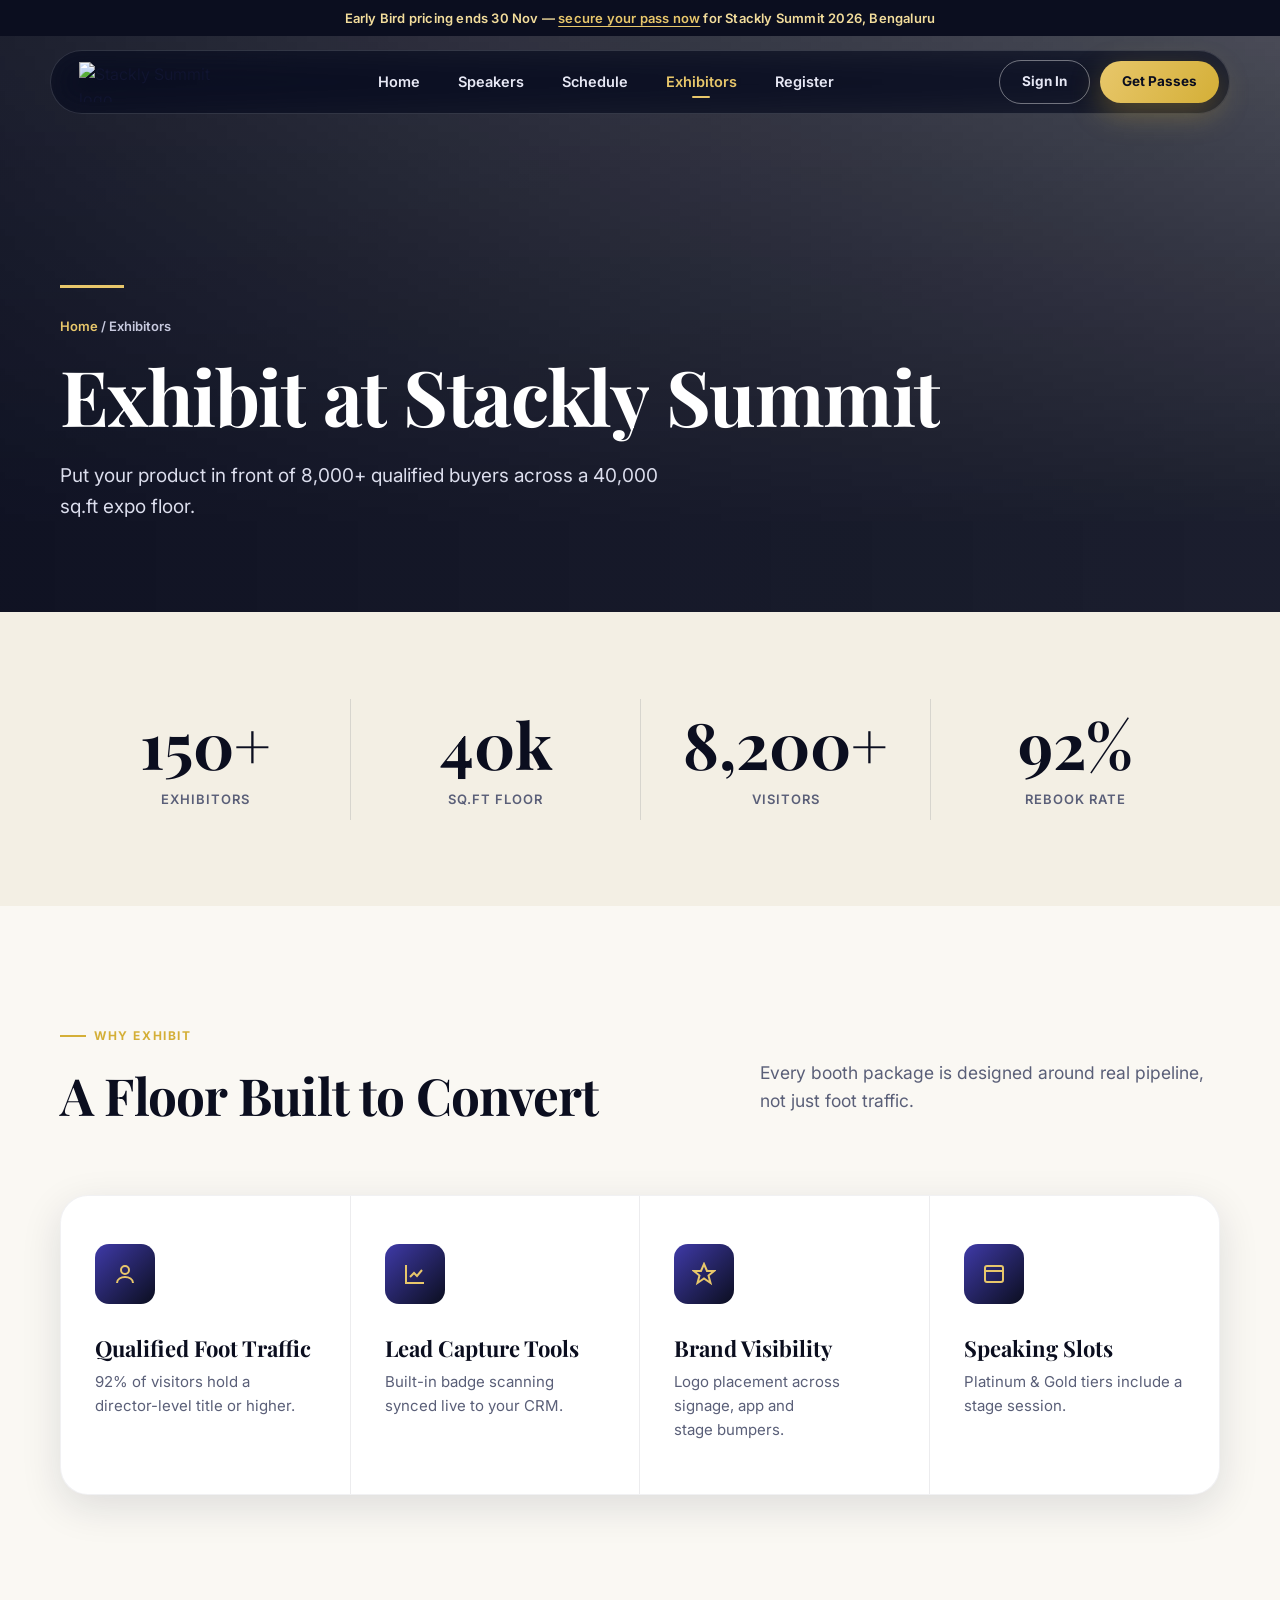
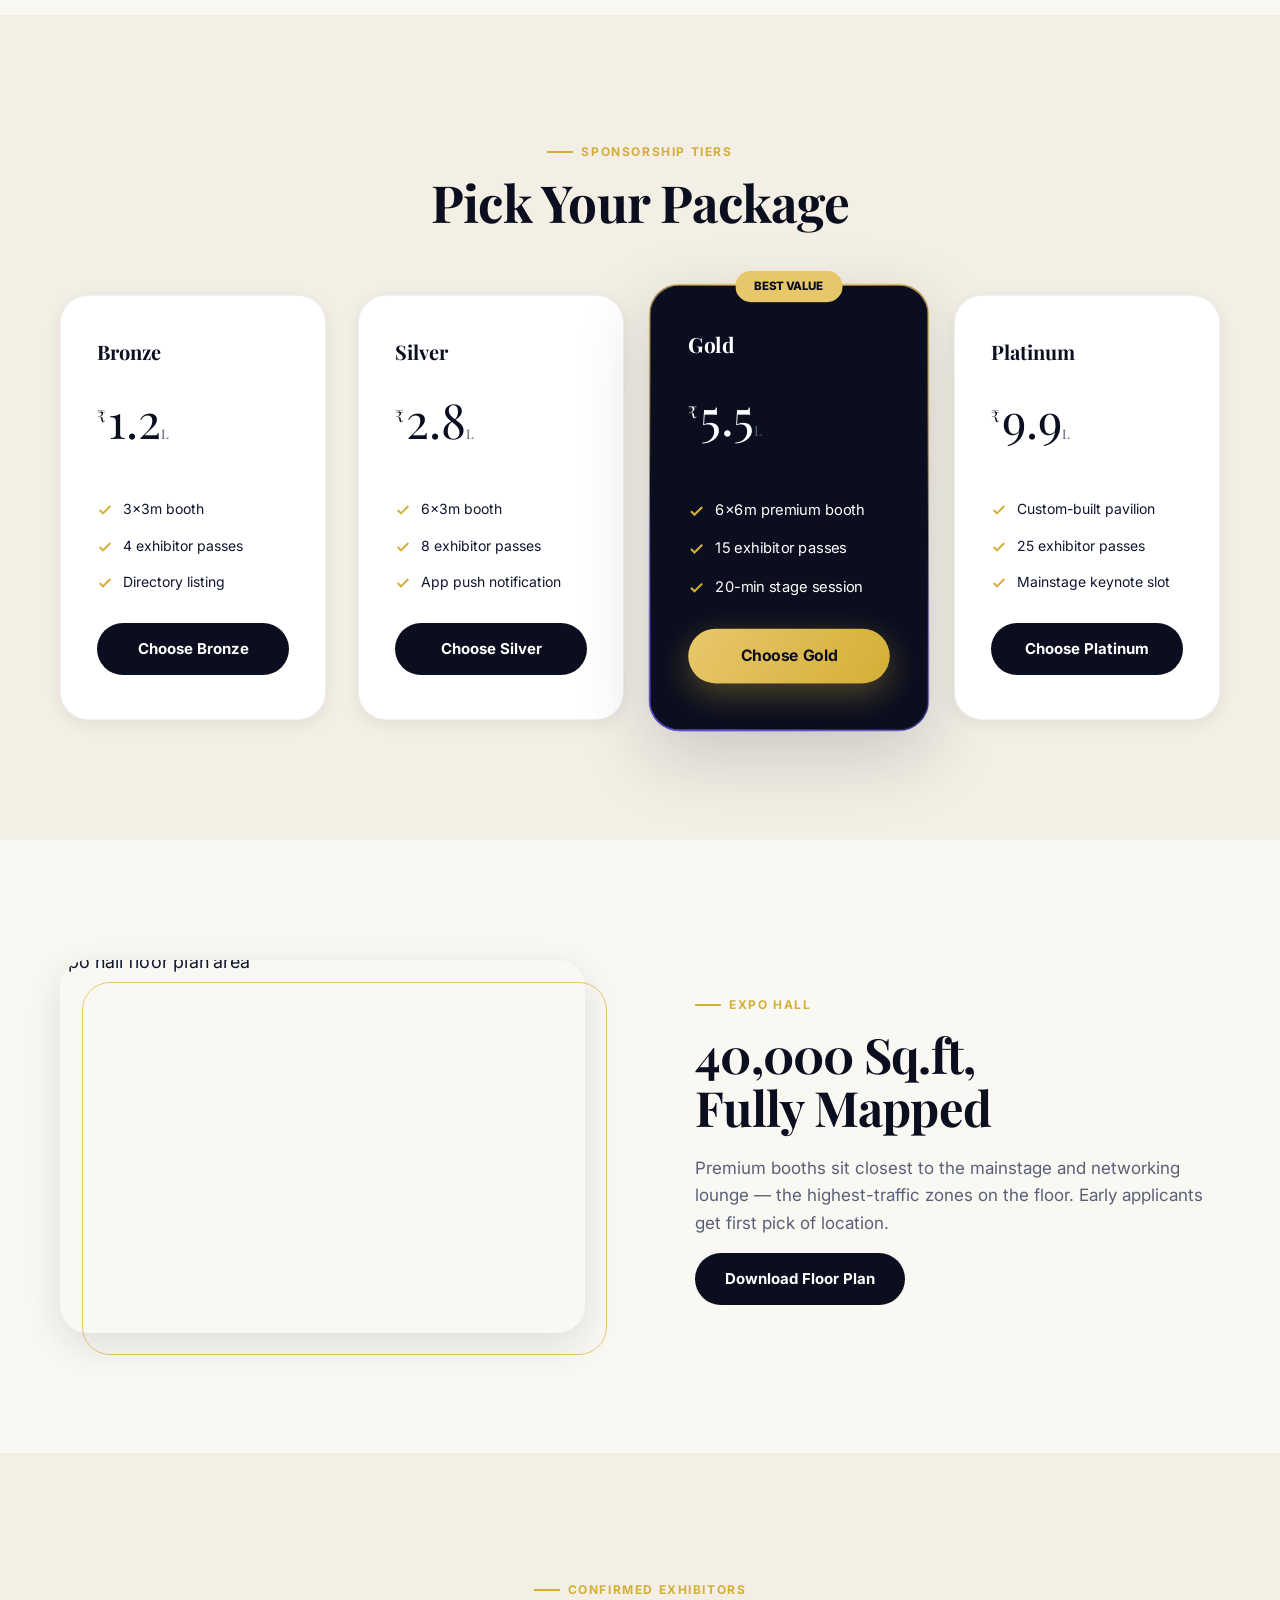
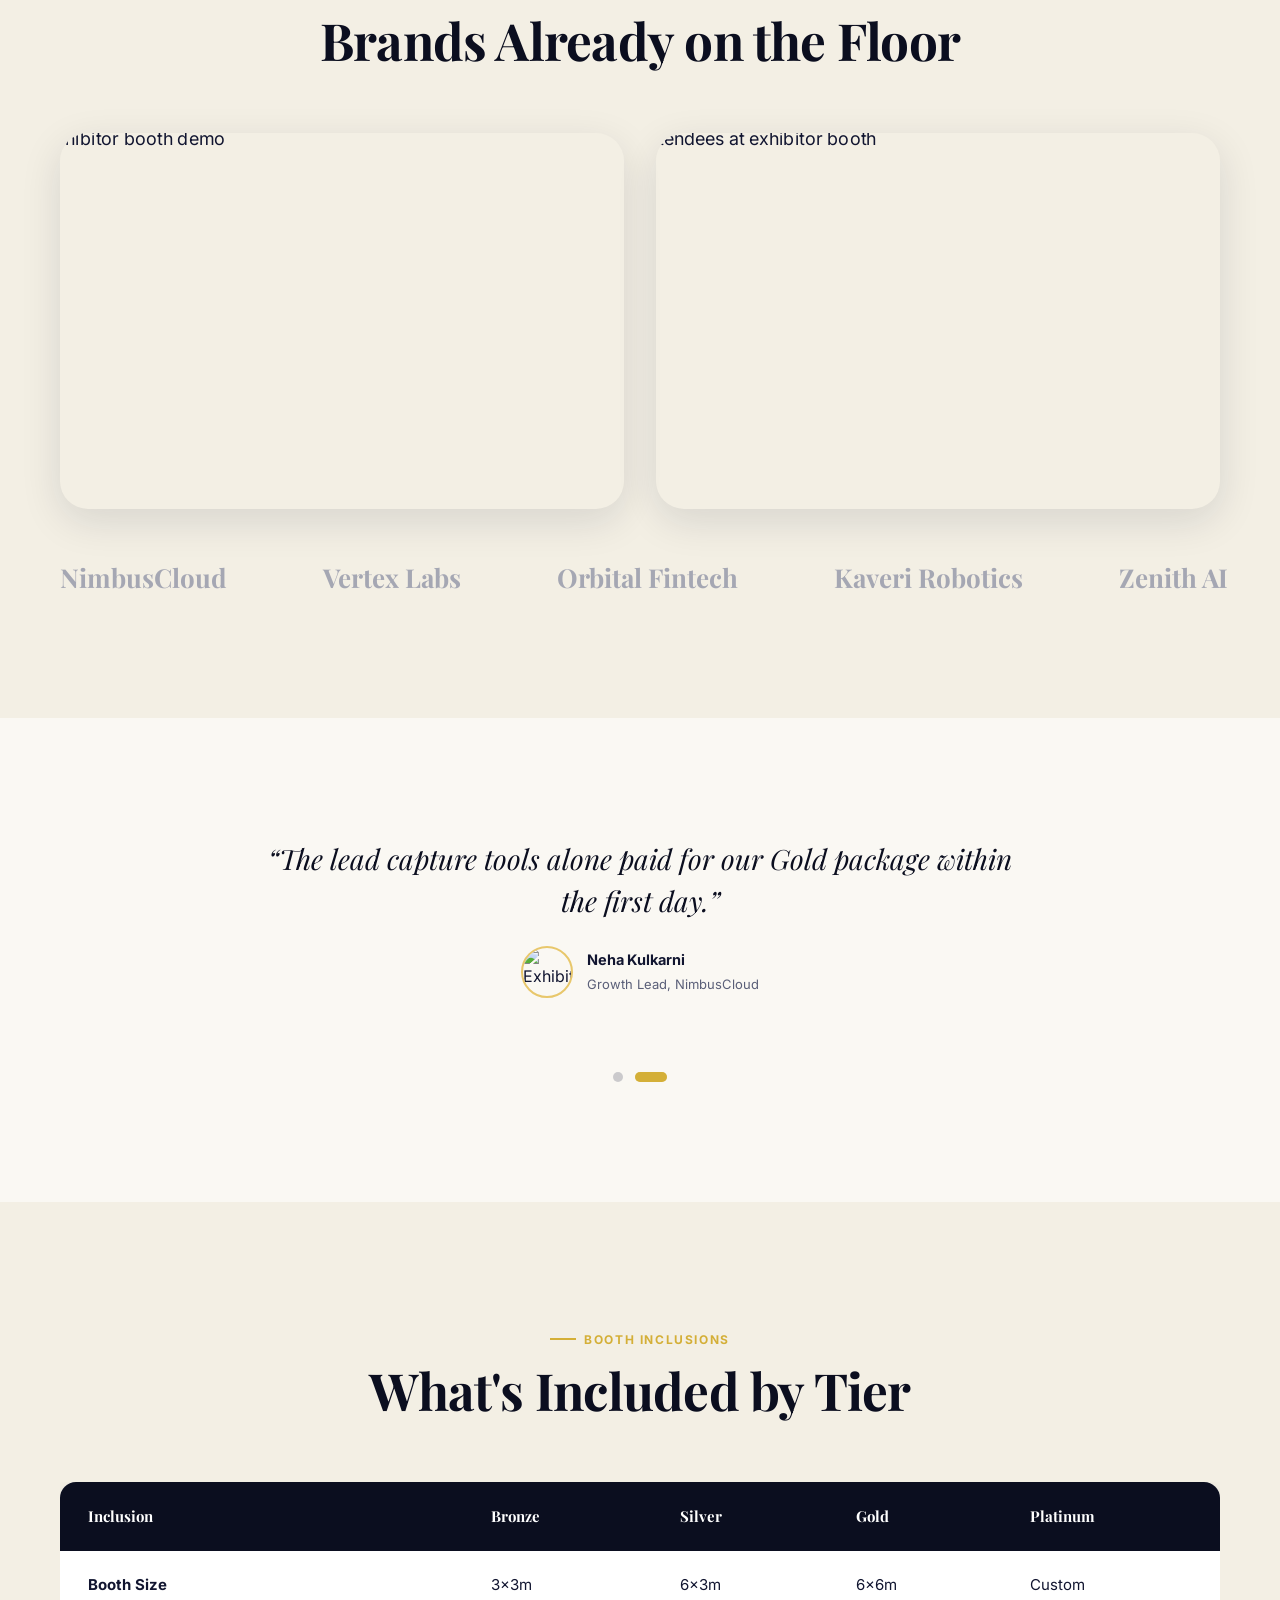
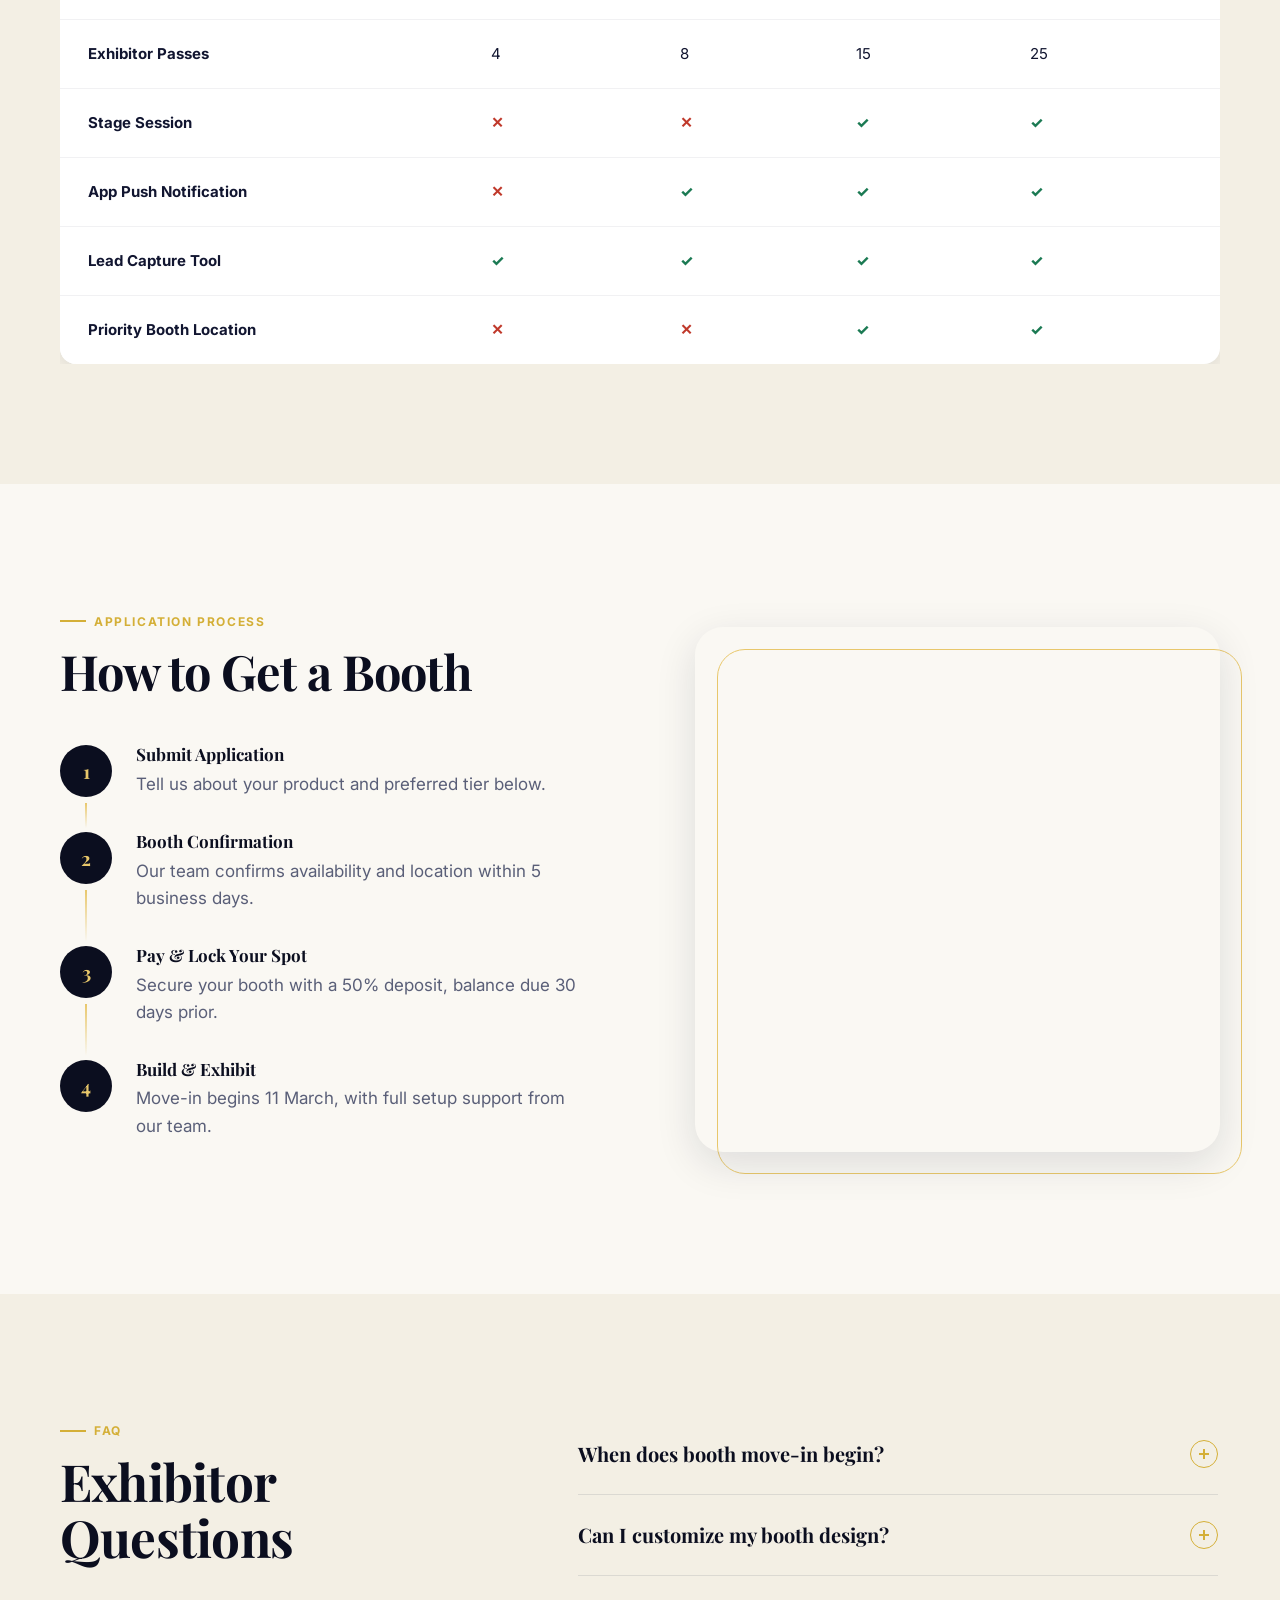
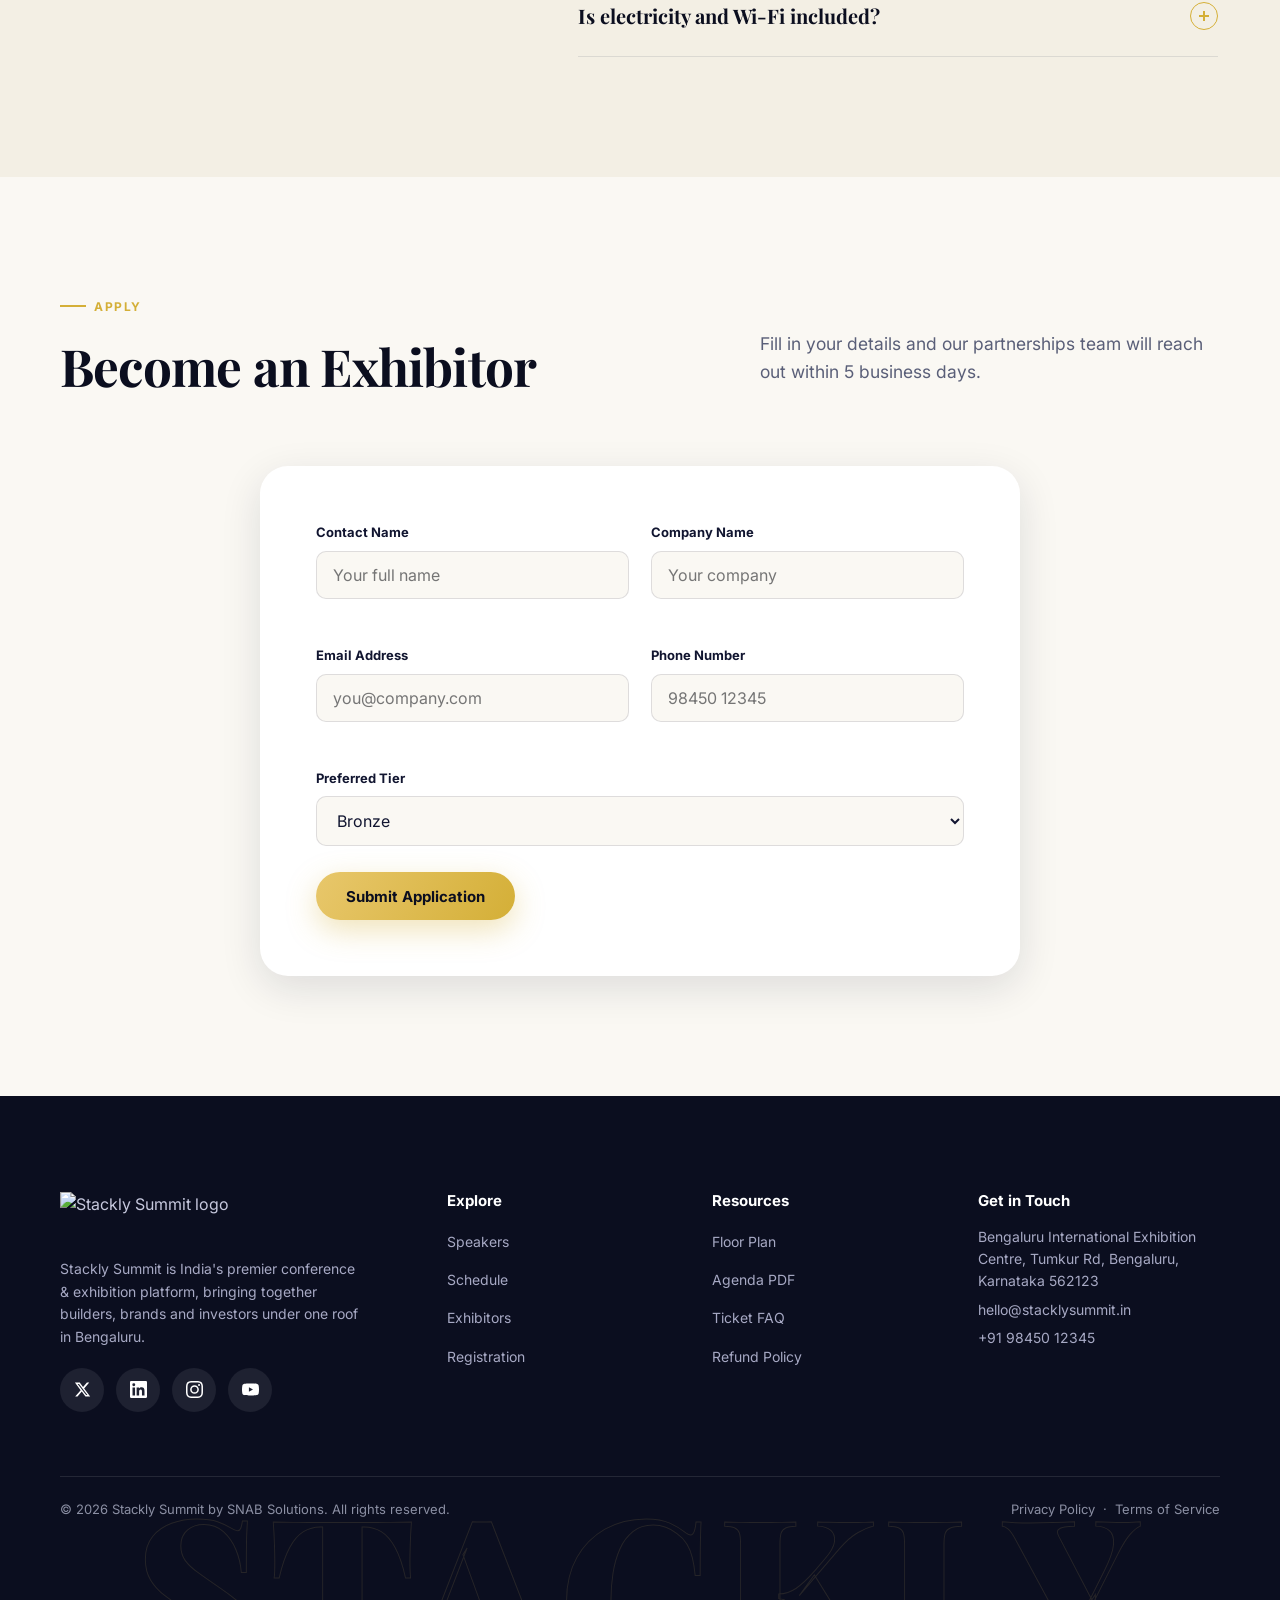
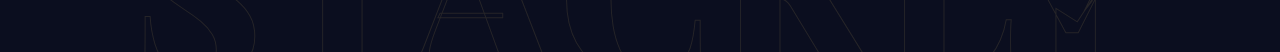
==== commit cb6530bd: "update" ====
--- a/exhibitors.html
+++ b/exhibitors.html
@@ -205,7 +205,7 @@
     <div class="container">
       <div class="footer-grid">
         <div>
-          <img src="https://wsrv.nl/?url=https://snabsolutions.in/wp-content/uploads/2026/02/stackly-snab-solutions.png&w=280&output=webp&q=85&fit=cover&tint=D4AF37" alt="Stackly Summit logo" width="150" height="40">
+        <a href="index.html"> <img src="https://wsrv.nl/?url=https://snabsolutions.in/wp-content/uploads/2026/02/stackly-snab-solutions.png&w=280&output=webp&q=85&fit=cover&tint=D4AF37" alt="Stackly Summit logo" width="150" height="40"></a> 
           <p>Stackly Summit is India's premier conference &amp; exhibition platform, bringing together builders, brands and investors under one roof in Bengaluru.</p>
           <div class="footer-social">
             <a href="404.html" aria-label="X (Twitter)"><svg viewBox="0 0 24 24" fill="currentColor"><path d="M18.244 2.25h3.308l-7.227 8.26 8.502 11.24h-6.657l-5.214-6.817L4.99 21.75H1.68l7.73-8.835L1.254 2.25H8.08l4.713 6.231zm-1.161 17.52h1.833L7.084 4.126H5.117z"/></svg></a>
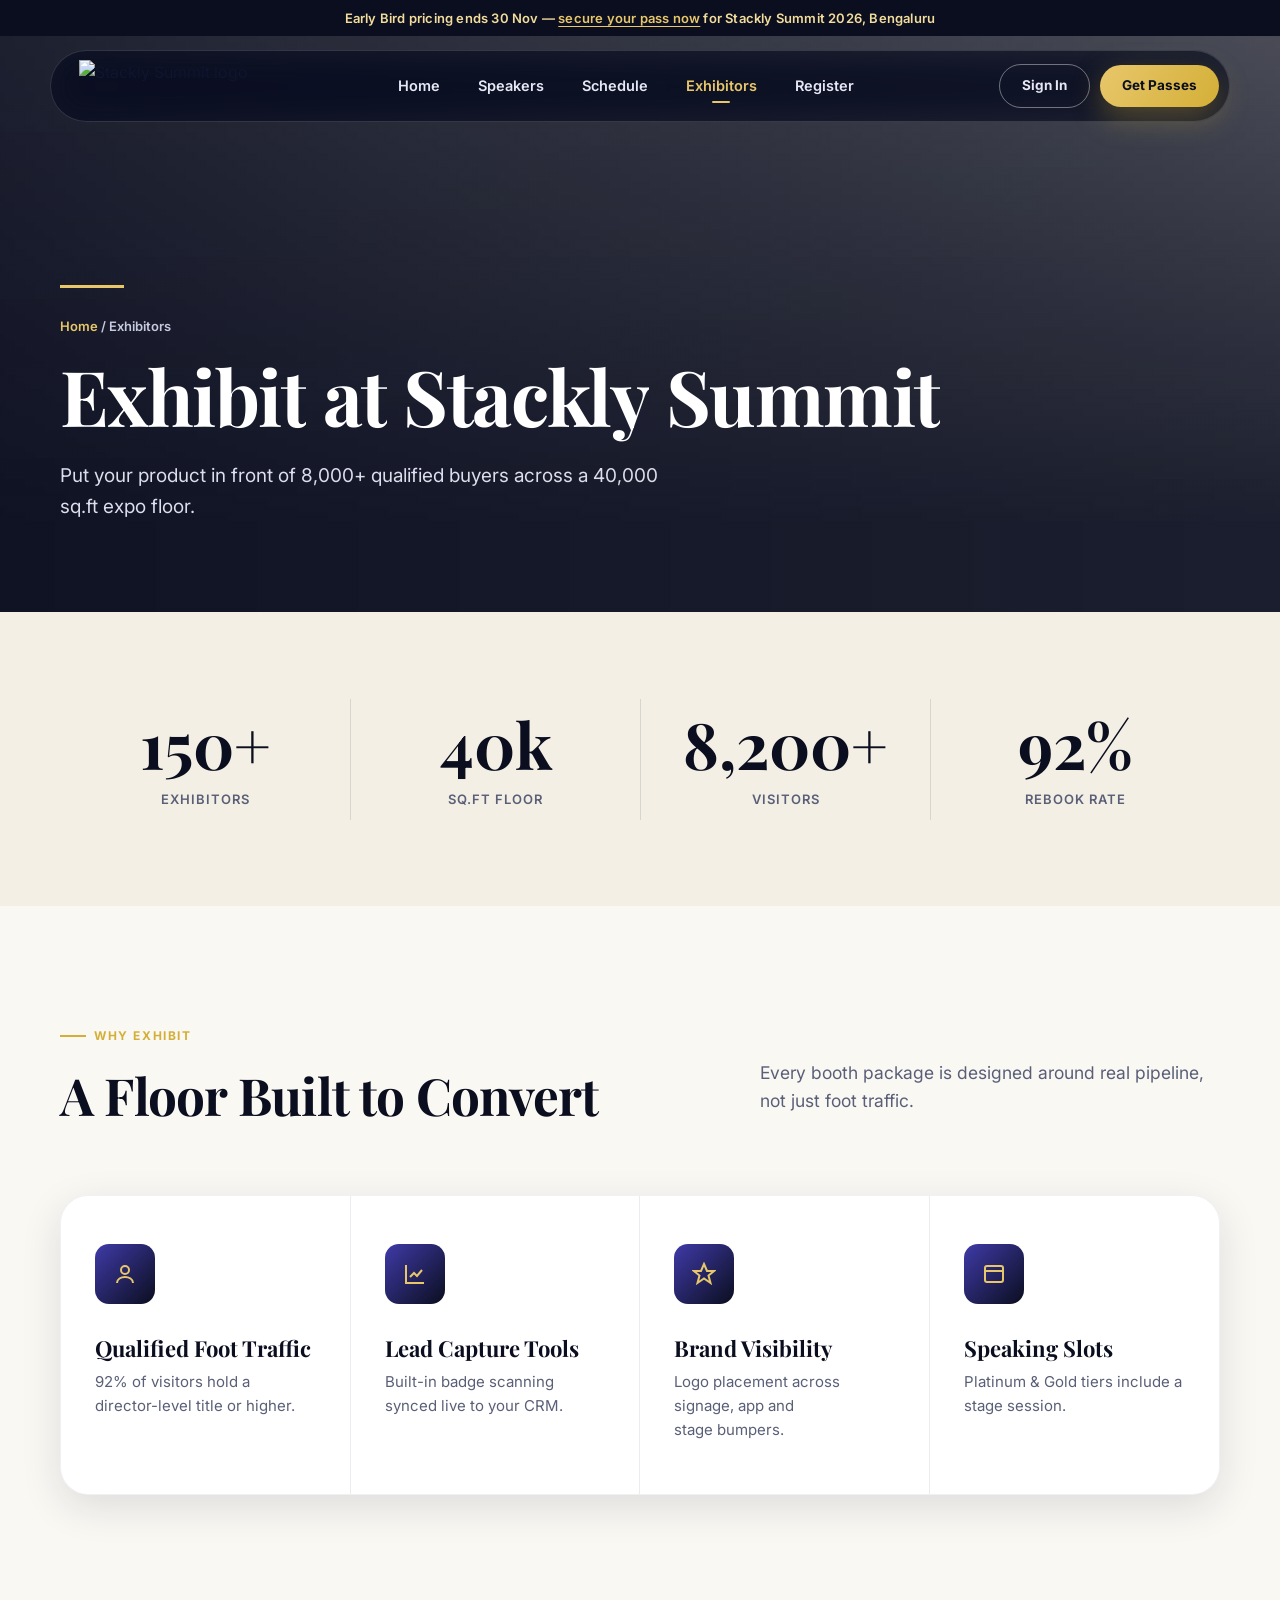
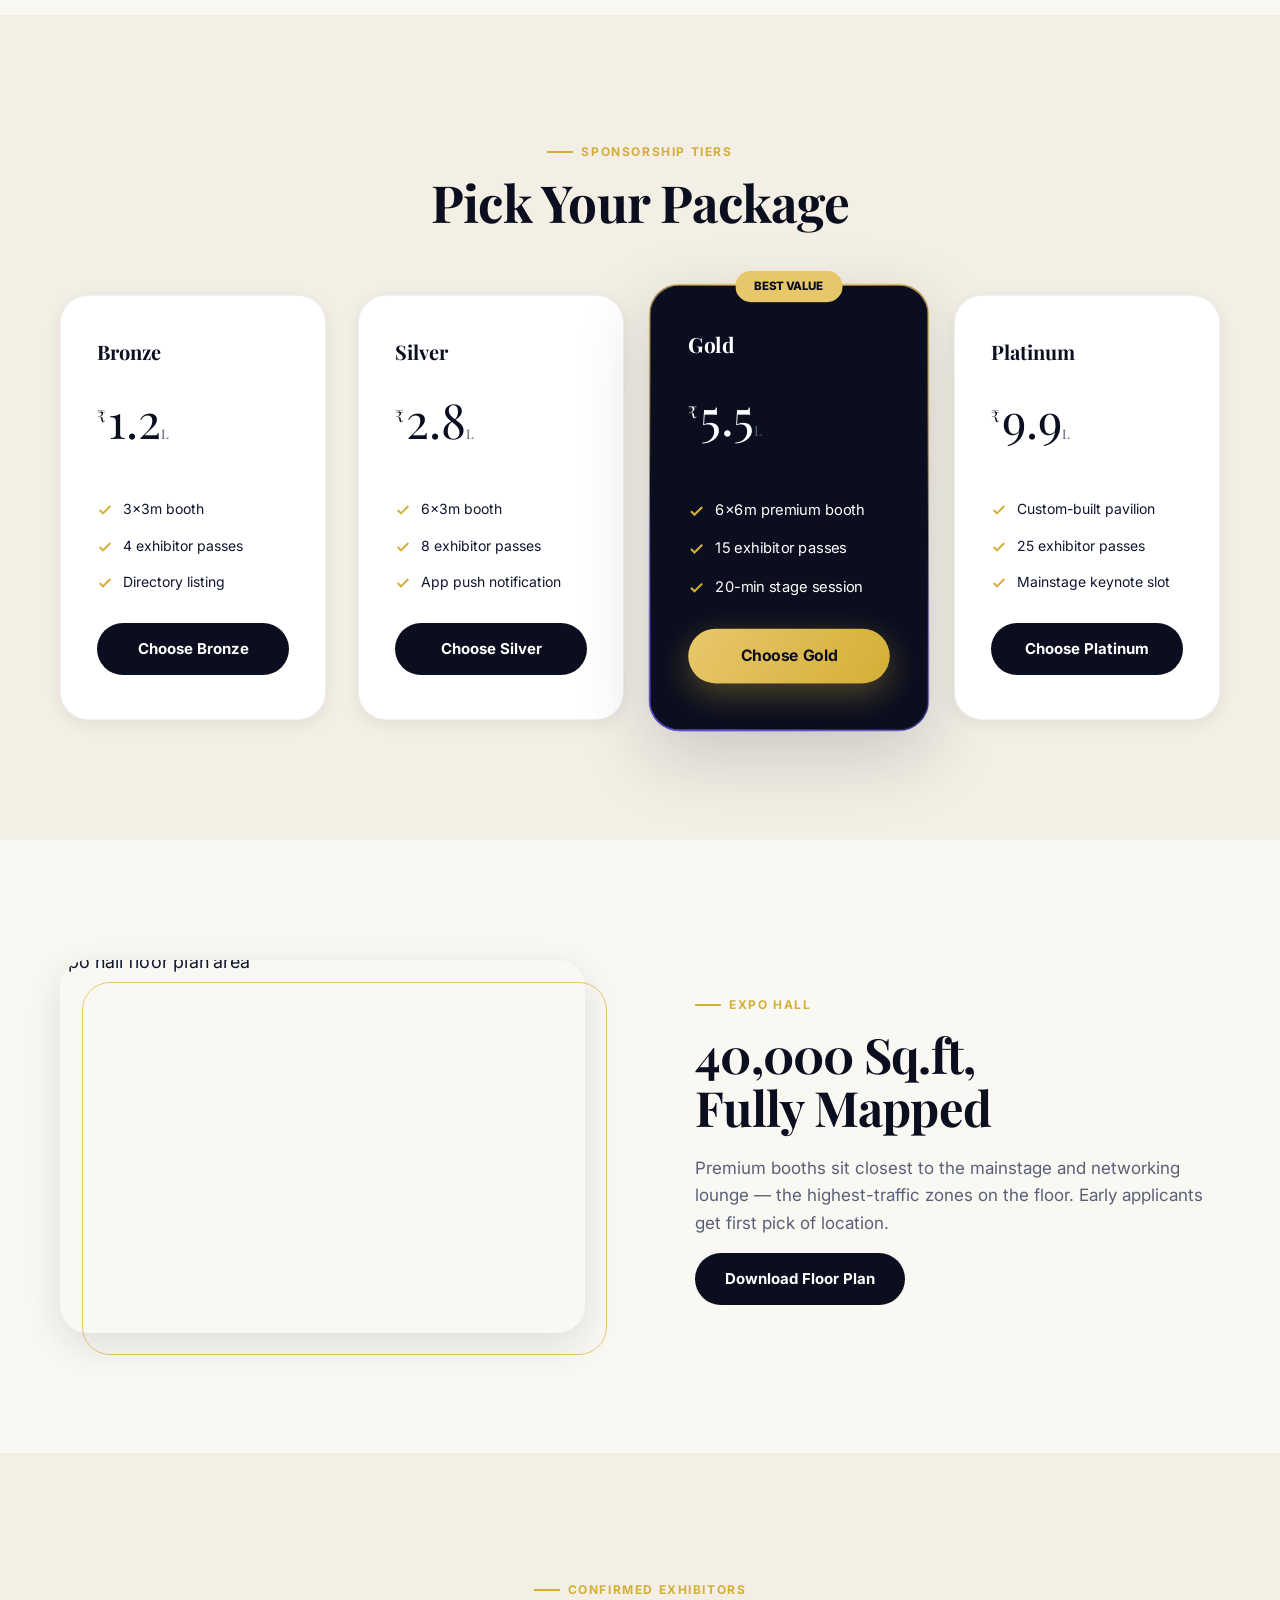
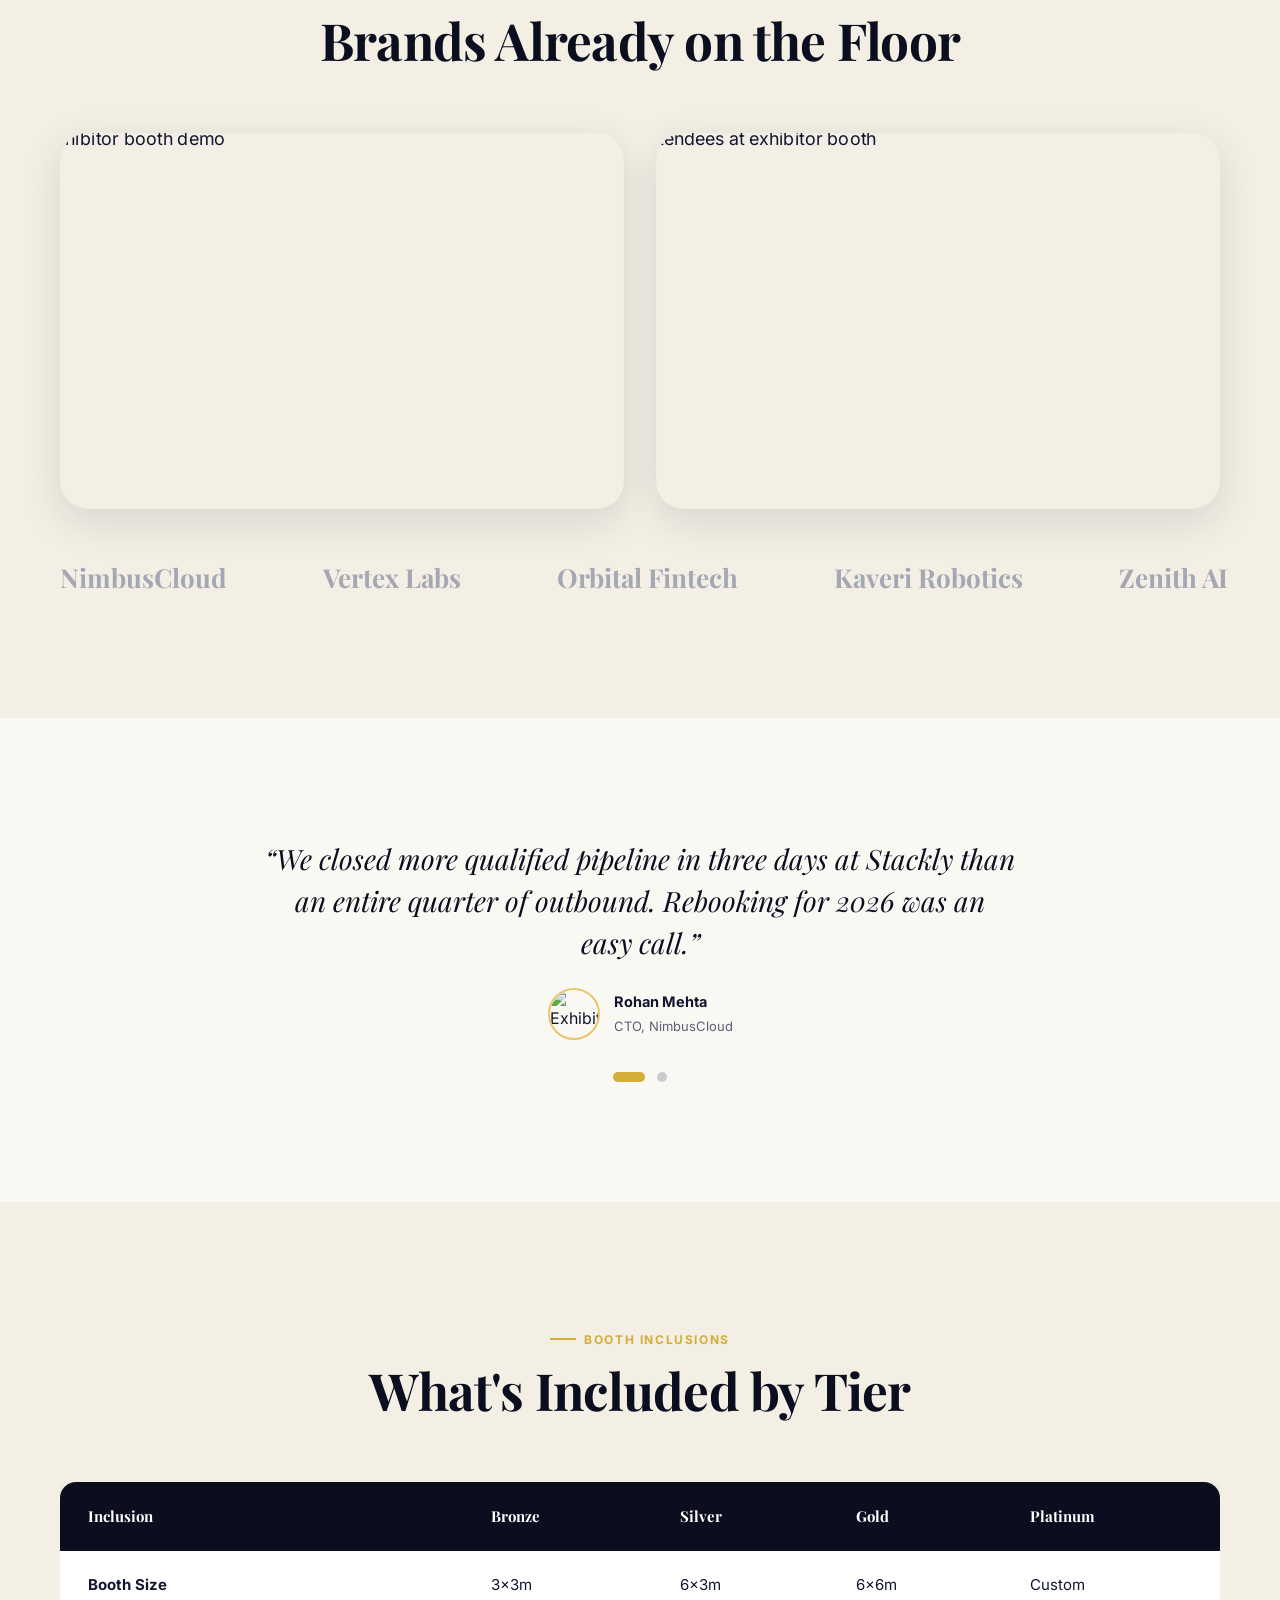
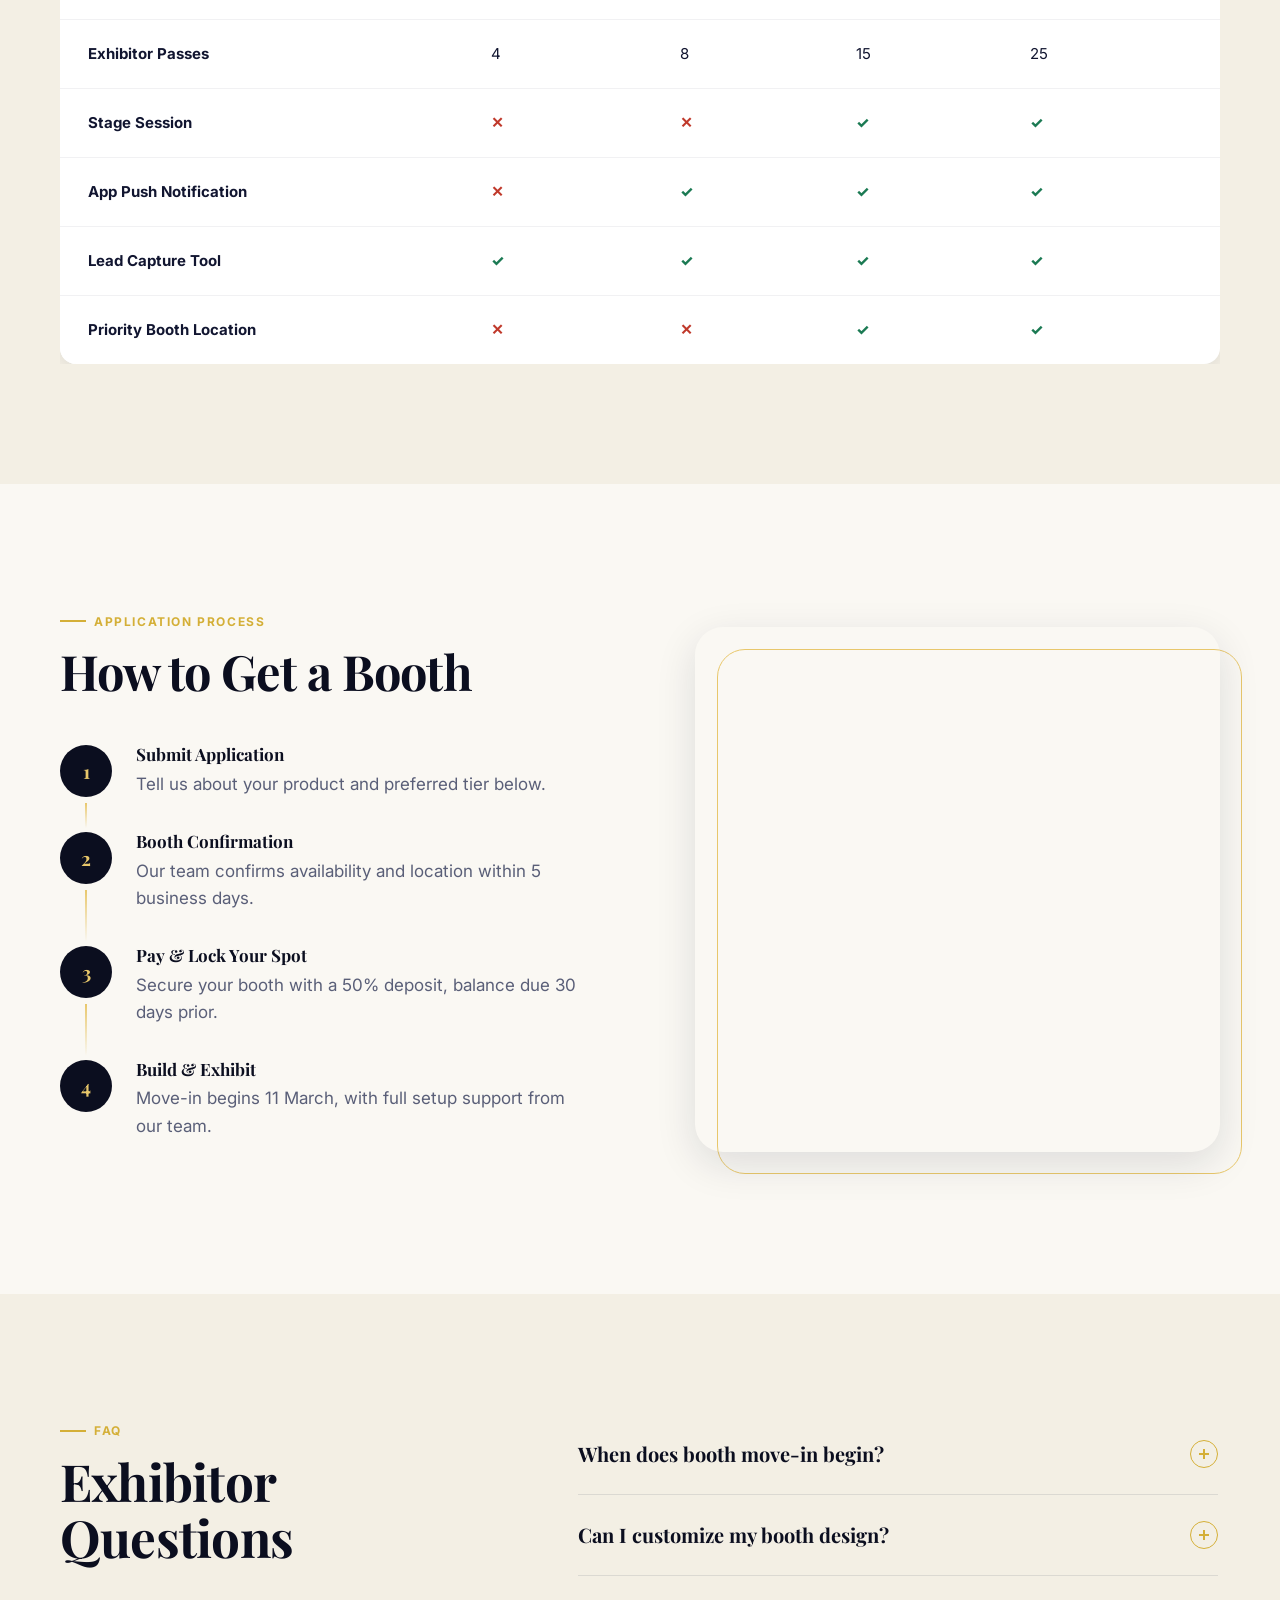
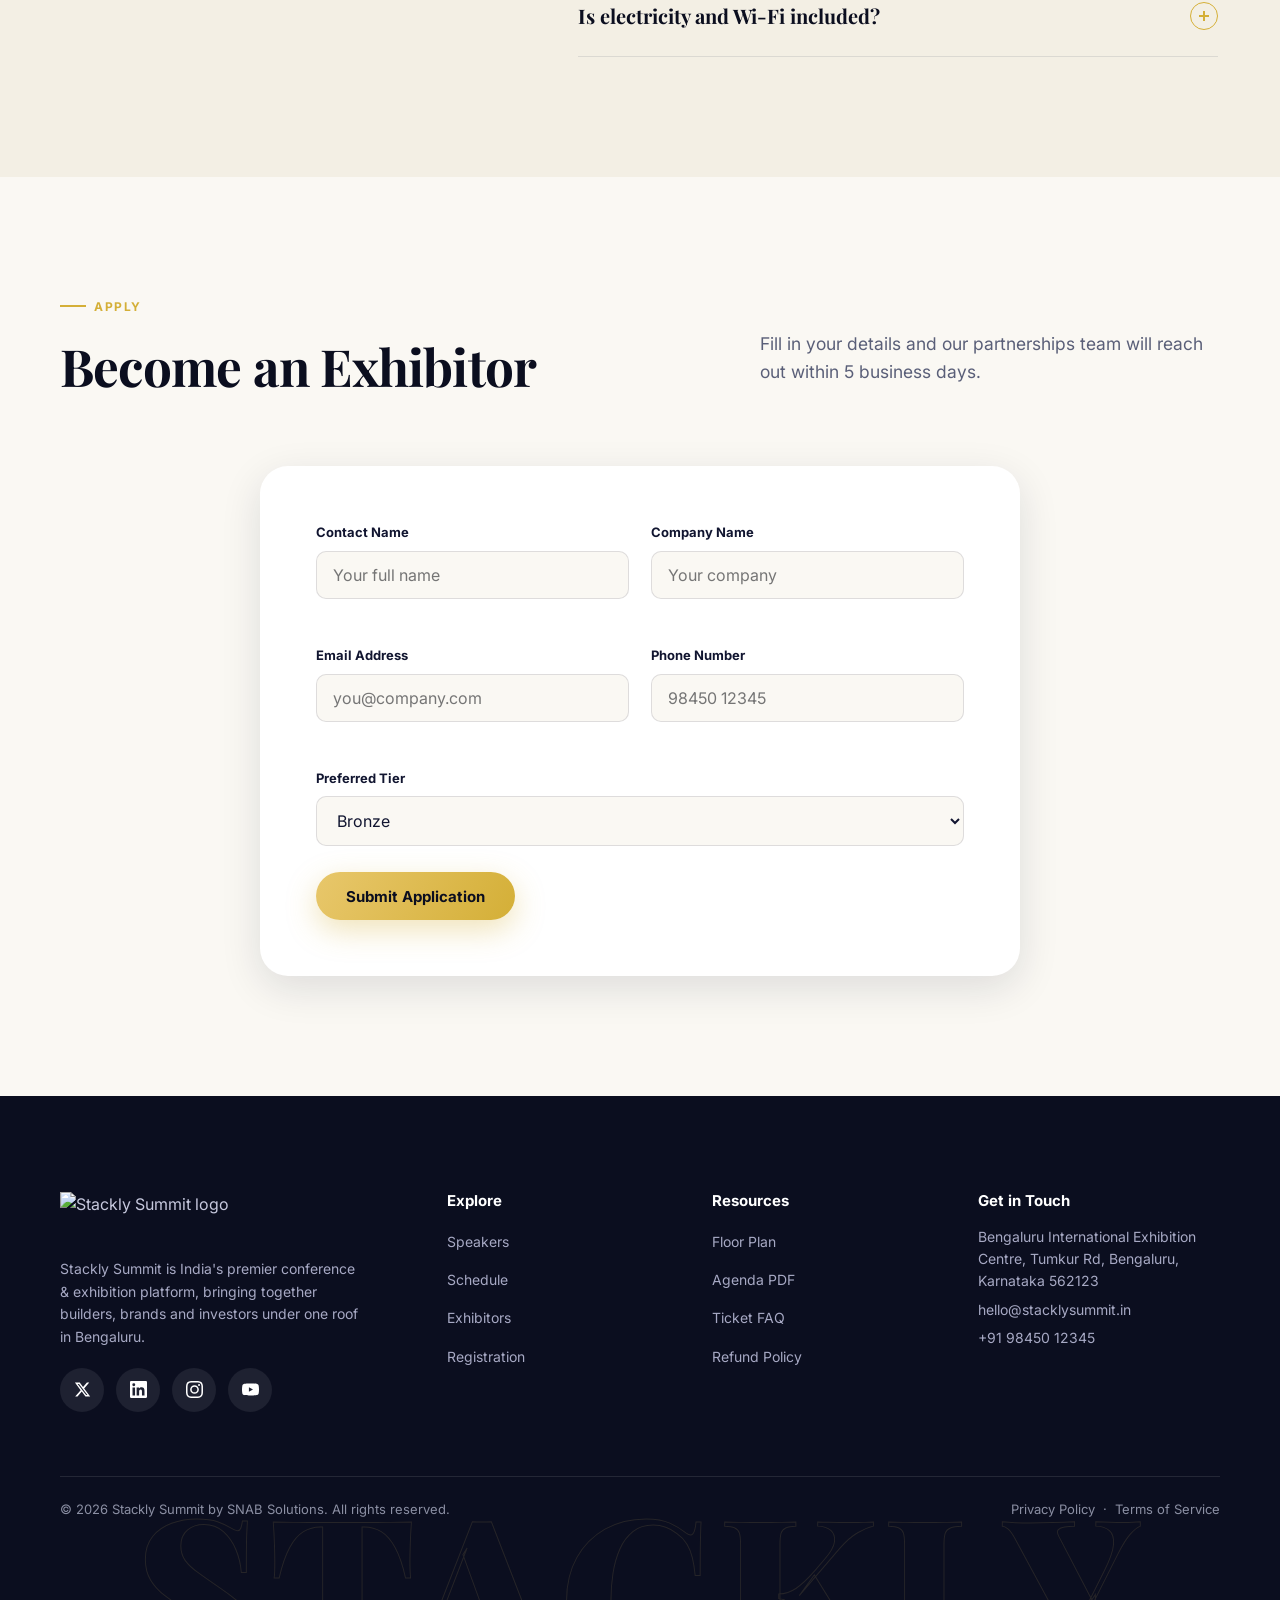
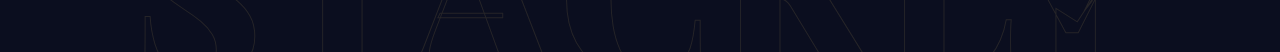
==== commit f971dbbb: "update" ====
--- a/exhibitors.html
+++ b/exhibitors.html
@@ -41,7 +41,7 @@
   </div>
 
   <section class="page-hero">
-    <div class="hero-bg"><img src="https://wsrv.nl/?url=https://images.unsplash.com/photo-1531058020387-3be344556be6?auto=format&w=1920&h=1000&q=80&fit=crop&output=webp&q=70" alt="Exhibition hall with booths" width="1920" height="1000"></div>
+    <div class="hero-bg"><img src="https://wsrv.nl/?url=https://images.unsplash.com/photo-1531058020387-3be344556be6?auto=format&w=1600&h=833&q=80&fit=crop&output=webp&q=52" alt="Exhibition hall with booths" width="1920" height="1000"></div>
     <div class="container">
       <div class="breadcrumb"><a href="index.html">Home</a> / Exhibitors</div>
       <h1>Exhibit at Stackly Summit</h1>
@@ -100,7 +100,7 @@
 
   <section id="floorplan">
     <div class="container two-col">
-      <div class="reveal"><div class="img-frame"><img src="https://wsrv.nl/?url=https://images.unsplash.com/photo-1560439514-4e9645039924?auto=format&w=900&h=640&q=80&fit=crop&output=webp&q=68" alt="Expo hall floor plan area" width="900" height="640"></div></div>
+      <div class="reveal"><div class="img-frame"><img src="https://wsrv.nl/?url=https://images.unsplash.com/photo-1560439514-4e9645039924?auto=format&w=760&h=541&q=80&fit=crop&output=webp&q=58" alt="Expo hall floor plan area" width="900" height="640"></div></div>
       <div class="reveal reveal-delay-1">
         <div class="eyebrow">Expo Hall</div>
         <h2>40,000 Sq.ft, Fully Mapped</h2>
@@ -114,8 +114,8 @@
     <div class="container">
       <div class="section-head reveal"><div class="eyebrow">Confirmed Exhibitors</div><h2>Brands Already on the Floor</h2></div>
       <div class="grid grid-2">
-        <div class="img-frame reveal"><img src="https://wsrv.nl/?url=https://images.unsplash.com/photo-1591115765373-5207764f72e7?auto=format&w=900&h=600&q=80&fit=crop&output=webp&q=68" alt="Exhibitor booth demo" width="900" height="600"></div>
-        <div class="img-frame reveal reveal-delay-1"><img src="https://wsrv.nl/?url=https://images.unsplash.com/photo-1531058020387-3be344556be6?auto=format&w=900&h=600&q=80&fit=crop&output=webp&q=68" alt="Attendees at exhibitor booth" width="900" height="600"></div>
+        <div class="img-frame reveal"><img src="https://wsrv.nl/?url=https://images.unsplash.com/photo-1591115765373-5207764f72e7?auto=format&w=760&h=507&q=80&fit=crop&output=webp&q=58" alt="Exhibitor booth demo" width="900" height="600"></div>
+        <div class="img-frame reveal reveal-delay-1"><img src="https://wsrv.nl/?url=https://images.unsplash.com/photo-1531058020387-3be344556be6?auto=format&w=760&h=507&q=80&fit=crop&output=webp&q=58" alt="Attendees at exhibitor booth" width="900" height="600"></div>
       </div>
       <div class="marquee mt-40" style="animation-duration:22px">
         <span>NimbusCloud</span><span>Vertex Labs</span><span>Orbital Fintech</span><span>Kaveri Robotics</span><span>Zenith AI</span><span>Silverline Health</span>
@@ -127,8 +127,8 @@
   <section id="exhibitor-testimonial">
     <div class="container">
       <div class="testi-slider reveal">
-        <div class="testi-slide active"><p>&ldquo;We closed more qualified pipeline in three days at Stackly than an entire quarter of outbound. Rebooking for 2026 was an easy call.&rdquo;</p><div class="testi-author"><img src="https://wsrv.nl/?url=https://images.unsplash.com/photo-1573497019940-1c28c88b4f3e?auto=format&w=120&h=120&q=80&fit=crop&output=webp&q=72" alt="Exhibitor portrait"><div><strong>Rohan Mehta</strong><span>CTO, NimbusCloud</span></div></div></div>
-        <div class="testi-slide"><p>&ldquo;The lead capture tools alone paid for our Gold package within the first day.&rdquo;</p><div class="testi-author"><img src="https://wsrv.nl/?url=https://images.unsplash.com/photo-1502685104226-ee32379fefbe?auto=format&w=120&h=120&q=80&fit=crop&output=webp&q=72" alt="Exhibitor portrait"><div><strong>Neha Kulkarni</strong><span>Growth Lead, NimbusCloud</span></div></div></div>
+        <div class="testi-slide active"><p>&ldquo;We closed more qualified pipeline in three days at Stackly than an entire quarter of outbound. Rebooking for 2026 was an easy call.&rdquo;</p><div class="testi-author"><img src="https://wsrv.nl/?url=https://images.unsplash.com/photo-1573497019940-1c28c88b4f3e?auto=format&w=120&h=120&q=80&fit=crop&output=webp&q=65" alt="Exhibitor portrait"><div><strong>Rohan Mehta</strong><span>CTO, NimbusCloud</span></div></div></div>
+        <div class="testi-slide"><p>&ldquo;The lead capture tools alone paid for our Gold package within the first day.&rdquo;</p><div class="testi-author"><img src="https://wsrv.nl/?url=https://images.unsplash.com/photo-1502685104226-ee32379fefbe?auto=format&w=120&h=120&q=80&fit=crop&output=webp&q=65" alt="Exhibitor portrait"><div><strong>Neha Kulkarni</strong><span>Growth Lead, NimbusCloud</span></div></div></div>
         <div class="testi-dots"><button class="active"></button><button></button></div>
       </div>
     </div>
@@ -165,7 +165,7 @@
           <div class="step-item"><div><h4>Build &amp; Exhibit</h4><p>Move-in begins 11 March, with full setup support from our team.</p></div></div>
         </div>
       </div>
-      <div class="reveal reveal-delay-1"><div class="img-frame"><img src="https://wsrv.nl/?url=https://images.unsplash.com/photo-1517457373958-b7bdd4587205?auto=format&w=900&h=900&q=80&fit=crop&output=webp&q=68" alt="Team setting up exhibition booth" width="900" height="900"></div></div>
+      <div class="reveal reveal-delay-1"><div class="img-frame"><img src="https://wsrv.nl/?url=https://images.unsplash.com/photo-1517457373958-b7bdd4587205?auto=format&w=760&h=760&q=80&fit=crop&output=webp&q=58" alt="Team setting up exhibition booth" width="900" height="900"></div></div>
     </div>
   </section>
 
--- a/assets/style.css
+++ b/assets/style.css
@@ -119,7 +119,7 @@
 header.site-header.hide{transform:translateY(-120%)}
 .nav-wrap{display:flex;align-items:center;justify-content:space-between;gap:16px;padding:10px max(var(--gutter),env(safe-area-inset-right)) 10px max(var(--gutter),env(safe-area-inset-left));max-width:var(--container);margin:0 auto}
 .logo{display:block;flex-shrink:0}
-.logo img{height:55px;width:auto;transition:transform .35s var(--ease)}
+.logo img{height:68px;width:auto;transition:transform .35s var(--ease)}
 .logo:hover img{transform:scale(1.06) rotate(-1deg)}
 nav.main-nav{display:none}
 .nav-cta{display:flex;align-items:center;gap:10px}
@@ -471,7 +471,7 @@
 @media (min-width:700px){
   :root{--gutter:32px;--sec-y:88px}
   .announce{font-size:13px}
-  .logo img{height:40px}
+  .logo img{height:52px}
   .nav-cta .btn-gold{display:inline-flex}
   .hero-actions{flex-direction:row;flex-wrap:wrap}
   .hero-actions .btn{width:auto}
